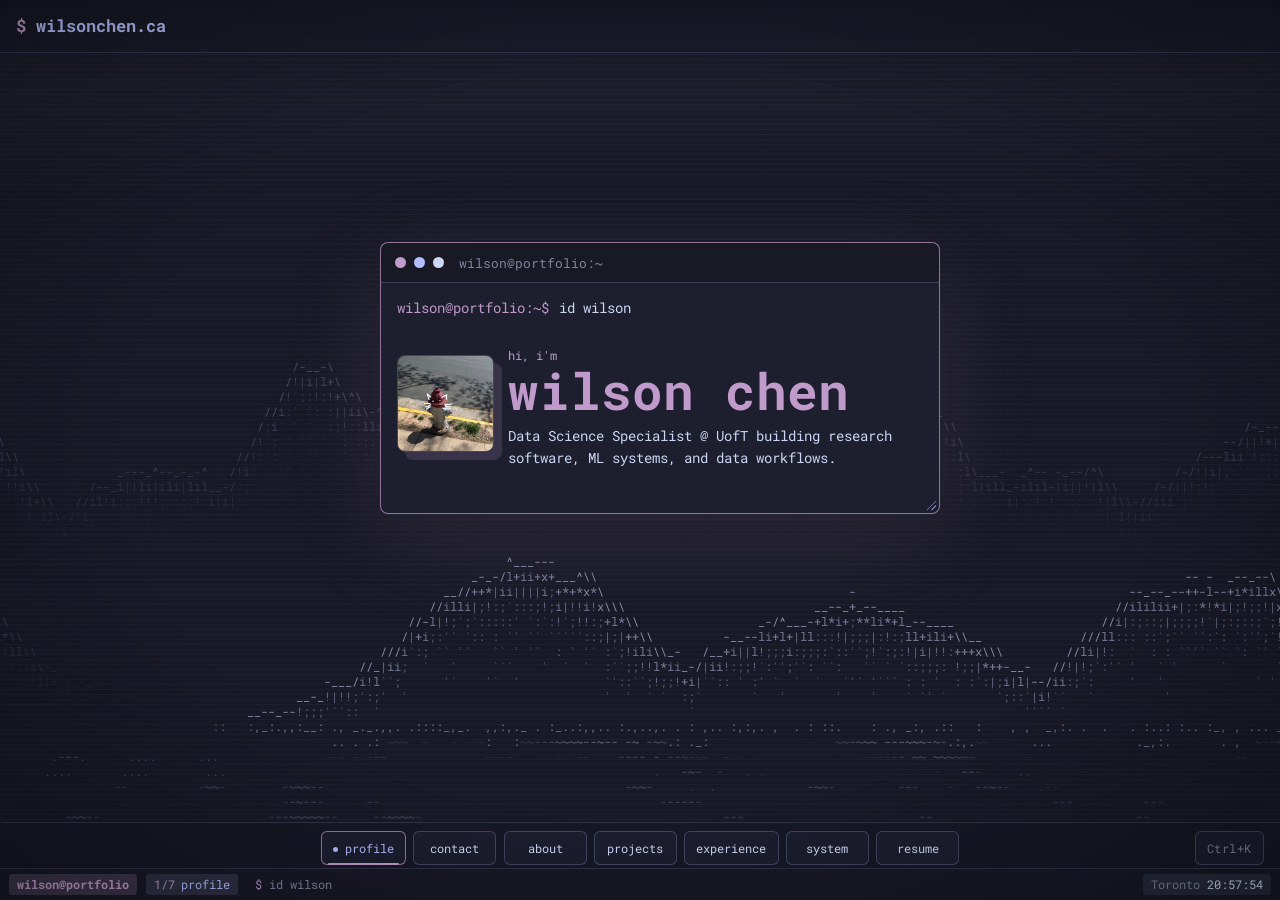
==== index.html @ 4a018630 "Updates" ====
<!doctype html>
<html lang="en">
	<head>
		<meta charset="utf-8" />
		<link rel="icon" href="./favicon-32x32.png" />
		<link rel="apple-touch-icon" href="./apple-touch-icon.png" />
		<link rel="preload" as="image" href="./images/profile2-sm.jpg" />
		<!-- In the document head, not svelte:head. Injected at navigation time it
		     loads async, so returning to the desktop painted an unstyled profile
		     image at natural size and the window resized around it. -->
		<link rel="stylesheet" href="./styles/homestyles.css" />
		<meta
			name="viewport"
			content="width=device-width, initial-scale=1, viewport-fit=cover"
		/>

		<meta name="theme-color" content="#181926" />


		<script type="application/ld+json">
			{
				"@context": "https://schema.org",
				"@type": "Person",
				"name": "Wilson Chen",
				"url": "https://www.wilsonchen.ca/",
				"image": "https://www.wilsonchen.ca/images/profile2.jpg",
				"jobTitle": "Data Science Specialist",
				"description": "Data Science Specialist building research software, ML systems, and data workflows.",
				"alumniOf": {
					"@type": "CollegeOrUniversity",
					"name": "University of Toronto"
				},
				"sameAs": [
					"https://www.github.com/wchen27",
					"https://www.linkedin.com/in/qi-wei-chen-4357a8259/"
				]
			}
		</script>

		
		<link href="./_app/immutable/assets/0.DNZxnNek.css" rel="stylesheet">
		<link href="./_app/immutable/assets/2.D-Y6uYAZ.css" rel="stylesheet">
		<link rel="modulepreload" href="./_app/immutable/entry/start.DcDeYhoV.js">
		<link rel="modulepreload" href="./_app/immutable/chunks/entry.d5I6n_H1.js">
		<link rel="modulepreload" href="./_app/immutable/chunks/index-client.8mo1o0-m.js">
		<link rel="modulepreload" href="./_app/immutable/entry/app.D9Lb6gTk.js">
		<link rel="modulepreload" href="./_app/immutable/chunks/disclose-version.Ctsj53eP.js">
		<link rel="modulepreload" href="./_app/immutable/chunks/this.Dbrrr3XD.js">
		<link rel="modulepreload" href="./_app/immutable/chunks/props.DyGwIKLB.js">
		<link rel="modulepreload" href="./_app/immutable/nodes/0.BYyDykN9.js">
		<link rel="modulepreload" href="./_app/immutable/chunks/legacy.BMhWufPT.js">
		<link rel="modulepreload" href="./_app/immutable/chunks/pageTransition.g315PCyq.js">
		<link rel="modulepreload" href="./_app/immutable/chunks/windowTargets.MwhmbP4_.js">
		<link rel="modulepreload" href="./_app/immutable/nodes/2.C2Wk3I8t.js">
		<link rel="modulepreload" href="./_app/immutable/chunks/each.CPjBBjLy.js"><!--[--><meta name="description" content="Data Science Specialist at the University of Toronto building research software, ML systems, and data workflows."> <meta name="author" content="Wilson Chen"> <link rel="canonical" href="https://www.wilsonchen.ca/"> <meta property="og:type" content="website"> <meta property="og:site_name" content="Wilson Chen"> <meta property="og:url" content="https://www.wilsonchen.ca/"> <meta property="og:title" content="Wilson Chen"> <meta property="og:description" content="Data Science Specialist at the University of Toronto building research software, ML systems, and data workflows."> <meta property="og:image" content="https://www.wilsonchen.ca/images/og.png"> <meta property="og:image:width" content="1200"> <meta property="og:image:height" content="630"> <meta property="og:image:alt" content="A terminal window reading: wilson@portfolio:~$ id wilson — wilson chen, Data Science Specialist"> <meta name="twitter:card" content="summary_large_image"> <meta name="twitter:title" content="Wilson Chen"> <meta name="twitter:description" content="Data Science Specialist at the University of Toronto building research software, ML systems, and data workflows."> <meta name="twitter:image" content="https://www.wilsonchen.ca/images/og.png"><!--]--><!--[--><link href="https://fonts.googleapis.com/css?family=Roboto Mono" rel="stylesheet"><!--]--><!--[--><link rel="preload" as="image" href="/images/profile2-sm.jpg" class="svelte-ukxb9t"><!--]--><title>Wilson Chen</title>
	</head>
	<body data-sveltekit-preload-data="hover">
		<div><!--[--><!--[--><!----><div class="safe-area-probe" aria-hidden="true"></div> <div class="site-shell svelte-or0e2x intro-active"><header class="svelte-1jcwmk7"><a href="#home" class="logo svelte-1jcwmk7">wilsonchen.ca</a></header><!----> <!----><!----><!--[!--><!--]--><!----> <!--[!--><!--]--><!----> <main id="home" class="terminal-page " aria-label="Wilson Chen terminal workspace"><div class="terminal-stage desktop-terminal-stage"><!--[--><!--]--></div> <!--[!--><!--]--> <canvas class="landscape-wallpaper " aria-hidden="true"></canvas><!----> <div class="vhs-overlay" aria-hidden="true"><div class="vhs-hum"></div></div><!----> <!--[!--><!--]--> <article class="print-sheet" aria-hidden="true"><header><h1>Wilson Chen</h1> <p class="print-tagline">Data Science Specialist @ UofT building research software, ML systems, and data workflows.</p> <p class="print-contact">me@wilsonchen.ca · www.wilsonchen.ca · <!--[--><!---->github.com/wchen27<!----> · linkedin.com/in/qi-wei-chen-4357a8259/<!--]--></p></header> <section><h2>About</h2> <!--[--><p>Data Science Specialist with a double major in Statistics and Computer Science at the University of Toronto. I like working where data, technology, and biology overlap.</p><p>Former competitive pianist. Currently playing League of Legends and TFT. Drives a Honda Civic. Likes honeydew milk tea with tapioca pearls.</p><!--]--> <p class="print-skills"><strong>Skills:</strong> Python, C++, R, SQL, Java, PyTorch, OpenCV, Svelte, Git</p></section> <section><h2>Experience</h2> <!--[--><div class="print-entry"><h3>MCN Researcher · HHMI Janelia</h3> <p>Designed the glass-aware camera calibration behind the lab's 3D pose pipeline, built the LSF harness that scaled inference to 165 seven-camera recordings, and shipped the reward and archival tooling the rig runs on.</p></div><div class="print-entry"><h3>Student Researcher · Kumar Lab, PMCRT</h3> <p>Built a whole slide image pipeline in the Genomics England Research Environment to extract cell composition and tissue features from H&amp;E slides, and automated tumor sequencing workflows for lineage tree reconstruction.</p></div><div class="print-entry"><h3>ML Project Lead · UTMIST / Lawbrokr</h3> <p>Led 7 developers building Justice AI with ETL pipelines, RAG models, Docker deployment, QA scripts, and tests.</p></div><div class="print-entry"><h3>Software Engineer · fable.social</h3> <p>Implemented study-circle matching, processed semantic responses with embeddings, and managed AWS-hosted student data.</p></div><div class="print-entry"><h3>Teaching Assistant · UofT Math</h3> <p>Led weekly tutorials for 30+ students and managed grading and course communication through Quercus and Crowdmark.</p></div><!--]--></section> <section><h2>Projects</h2> <!--[--><div class="print-entry"><h3>Behavior Rig Toolchain</h3> <p class="print-meta">C++, OpenCV, Python, LSF</p> <p>Six-camera 3D pose pipeline at HHMI Janelia. Designed the glass-aware calibration validated to 15 µm against a machined target, built the cluster harness that ran 165 recordings across ~40 TB of video, and contributed to the lab's moments-behavior tools.</p></div><div class="print-entry"><h3>CRISPRight</h3> <p class="print-meta">TensorFlow, Python</p> <p>Predictive CRISPR/Cas9 off-target pipeline using about 230k sequences, DNABERT embeddings, MLP models, and genetic search for sgRNA design.</p></div><div class="print-entry"><h3>Galvo Tracking Rig</h3> <p class="print-meta">YOLO, MuJoCo, Arduino</p> <p>A second rig that keeps a 135 mm lens on a moving insect. Three cameras run YOLO, their bounding-box centroids triangulate to a 3D point, and two pan-tilt mirrors steer a fourth camera onto it.</p></div><div class="print-entry"><h3>Pan-Cancer WSI Analysis</h3> <p class="print-meta">Python, PyTorch, LSF, Docker, AWS</p> <p>Whole slide image pipeline in the Genomics England Research Environment that extracts cell composition and tissue features from H&amp;E slides for pan-cancer analysis. Benchmarked tissue segmentation and nucleus classification models on runtime and slide-level agreement.</p></div><div class="print-entry"><h3>Tumor Evolution</h3> <p class="print-meta">Python, R, Battenberg, Bioconductor, LSF</p> <p>Automated extraction, transformation, and analysis of tumor sequencing data for reproducible workflows and lineage tree reconstruction.</p></div><!--]--></section></article></main><!----><!----> <footer aria-label="terminal status bar" class="svelte-1a6penl"><span class="segment session svelte-1a6penl">wilson@portfolio</span> <span class="segment window svelte-1a6penl"><span class="window-index svelte-1a6penl">1/7</span> <span class="window-label">profile</span></span> <span class="segment command svelte-1a6penl">id wilson</span> <span class="segment clock svelte-1a6penl"><span class="zone svelte-1a6penl">Toronto</span> <time></time></span></footer><!----></div> <!--[--><div class="intro-overlay svelte-ukxb9t " aria-label="opening terminal cutscene"><section class="intro-window svelte-ukxb9t " style="--target-x: 380px; --target-y: 190px; --target-width: 560px; --target-height: 272px;" aria-label="wilson profile terminal"><div class="intro-bar svelte-ukxb9t"><span class="svelte-ukxb9t"></span> <span class="svelte-ukxb9t"></span> <span class="svelte-ukxb9t"></span> <p class="svelte-ukxb9t">wilson@portfolio:~</p></div> <div class="intro-body svelte-ukxb9t"><div class="intro-content svelte-ukxb9t"><p class="prompt-line svelte-ukxb9t"><span class="prompt svelte-ukxb9t">wilson@portfolio:~$</span> <span class="typed-command svelte-ukxb9t"><!--[--><span class="cursor svelte-ukxb9t"></span><!--]--></span></p> <div class="intro-output svelte-ukxb9t output-pending" aria-hidden="true"><div class="profile-layout svelte-ukxb9t"><img src="/images/profile2-sm.jpg" alt="wilson chen" class="profile-picture svelte-ukxb9t" width="320" height="320"> <div class="svelte-ukxb9t"><p class="eyebrow svelte-ukxb9t">hi, i'm</p> <h1 class="svelte-ukxb9t">wilson chen</h1> <p class="svelte-ukxb9t">Data Science Specialist @ UofT building research
                                software, ML systems, and data workflows.</p></div></div></div></div></div></section> <!--[!--><!--]--></div><!--]--><!----><!--]--> <!--[!--><!--]--><!--]-->
			
			<script>
				{
					__sveltekit_qv3c0s = {
						base: new URL(".", location).pathname.slice(0, -1)
					};

					const element = document.currentScript.parentElement;

					Promise.all([
						import("./_app/immutable/entry/start.DcDeYhoV.js"),
						import("./_app/immutable/entry/app.D9Lb6gTk.js")
					]).then(([kit, app]) => {
						kit.start(app, element, {
							node_ids: [0, 2],
							data: [null,null],
							form: null,
							error: null
						});
					});
				}
			</script>
		</div>
	</body>
</html>
---- styles/homestyles.css ----
/* colors */
:root {
    --background-color: #181926;
    --secondary-color: #b4befe;
    --primary-color: #cdd6f4;
    --accent-color: #bf9aca;
    --indent-color: #1e2030;
    --muted-color: #7f849c;
    --terminal-border: rgba(180, 190, 254, 0.24);
    --terminal-glow: rgba(191, 154, 202, 0.2);
    --terminal-window-shadow: 0 18px 64px rgba(0, 0, 0, 0.28);
    --terminal-window-focus-shadow:
        0 18px 64px rgba(0, 0, 0, 0.28),
        0 24px 90px var(--terminal-glow);

    --safe-top: env(safe-area-inset-top, 0px);
    --safe-right: env(safe-area-inset-right, 0px);
    --safe-bottom: env(safe-area-inset-bottom, 0px);
    --safe-left: env(safe-area-inset-left, 0px);
}

/* env() cannot be read from JS directly, and custom properties holding env()
   are not reliably resolved to px by getComputedStyle. This zero-size probe
   turns them into real padding values the layout maths can read. */
.safe-area-probe {
    position: fixed;
    top: 0;
    left: 0;
    width: 0;
    height: 0;
    visibility: hidden;
    pointer-events: none;
    padding: var(--safe-top) var(--safe-right) var(--safe-bottom)
        var(--safe-left);
}

html {
    scroll-behavior: smooth;
    scrollbar-gutter: stable;
    background-color: var(--background-color);
}

/* The desktop never scrolls (everything on it is fixed), so a reserved
   gutter is just an empty strip down the right edge that fixed layers like
   the VHS filter can't paint into. */
html:has(.terminal-page) {
    scrollbar-gutter: auto;
}

body {
    margin: 0;
    font-family: "Roboto Mono", monospace;
    color: var(--primary-color);
    background:
        linear-gradient(rgba(180, 190, 254, 0.035) 1px, transparent 1px),
        linear-gradient(90deg, rgba(180, 190, 254, 0.035) 1px, transparent 1px),
        var(--background-color);
    background-size: 32px 32px;
}

body::before {
    position: fixed;
    inset: -6px 0 0;
    z-index: 0;
    pointer-events: none;
    content: "";
    background: repeating-linear-gradient(
        to bottom,
        rgba(205, 214, 244, 0.035),
        rgba(205, 214, 244, 0.035) 1px,
        transparent 1px,
        transparent 5px
    );
    mix-blend-mode: screen;
    animation: crt-drift 7s linear infinite;
}

/* Scrolling ASCII landscape drawn by LandscapeWallpaper. It sits under the
   scanlines and replaces the grid while it is mounted. */
.landscape-wallpaper {
    position: fixed;
    inset: 0;
    z-index: -1;
    display: block;
    width: 100vw;
    height: 100vh;
    pointer-events: none;
}

body:has(> .landscape-wallpaper) {
    background: none;
}

/* "new landscape": the picture drops out and comes back as somewhere else.
   The swap itself happens at the dark point, 170ms in. */
.landscape-wallpaper.landscape-swapping {
    animation: landscape-swap 440ms linear both;
}

@keyframes landscape-swap {
    0% {
        opacity: 1;
        filter: none;
    }
    12% {
        opacity: 0.55;
        filter: brightness(1.6) saturate(0);
    }
    38%,
    46% {
        opacity: 0;
    }
    100% {
        opacity: 1;
        filter: none;
    }
}

/* The scanline pattern repeats every 5px, so a 5px travel loops seamlessly. */
@keyframes crt-drift {
    from {
        transform: translateY(0);
    }
    to {
        transform: translateY(5px);
    }
}

a {
    color: inherit;
    text-decoration: none;
}

.terminal-page {
    position: relative;
    z-index: 1;
}

.terminal-stage {
    position: fixed;
    inset: calc(3.25rem + var(--safe-top)) var(--safe-right)
        calc(4.85rem + var(--safe-bottom)) var(--safe-left);
    z-index: 5;
    pointer-events: none;
}

.mobile-terminal-stage {
    display: none;
}

@media screen {
    html:has(.terminal-page),
    body:has(.terminal-page) {
        height: 100%;
        overflow: hidden;
        overscroll-behavior: none;
    }
}

.terminal-window {
    --window-opacity: 0.82;
    --window-scale: 0.98;
    position: absolute;
    display: flex;
    box-sizing: border-box;
    max-width: none;
    flex-direction: column;
    overflow: hidden;
    border: 1px solid var(--terminal-border);
    border-radius: 8px;
    background: rgba(30, 32, 48, 0.95);
    box-shadow: var(--terminal-window-shadow);
    cursor: grab;
    isolation: isolate;
    opacity: var(--window-opacity);
    transform: scale(var(--window-scale));
    transform-origin: center;
    transition:
        height 220ms ease,
        border-color 180ms ease,
        box-shadow 180ms ease,
        opacity 180ms ease,
        transform 180ms ease;
    pointer-events: auto;
}

.terminal-window:active {
    cursor: grabbing;
}

.focused-window {
    --window-opacity: 1;
    --window-scale: 1;
    border-color: rgba(191, 154, 202, 0.72);
    box-shadow: var(--terminal-window-focus-shadow);
}

.window-pop {
    animation: window-pop 420ms cubic-bezier(0.22, 1, 0.36, 1) backwards;
    animation-delay: var(--pop-delay, 0ms);
}

.terminal-bar {
    display: flex;
    align-items: center;
    gap: 0.5rem;
    min-height: 2.45rem;
    padding: 0 0.9rem;
    border-bottom: 1px solid var(--terminal-border);
    border-radius: 8px 8px 0 0;
    background: rgba(24, 25, 38, 0.96);
    user-select: none;
}

.terminal-bar span,
.window-dot {
    width: 0.68rem;
    height: 0.68rem;
    flex: 0 0 auto;
    border: 0;
    border-radius: 50%;
    background: var(--accent-color);
}

.window-dot {
    padding: 0;
    cursor: pointer;
    transition: background 140ms ease;
}

.window-minimize {
    background: var(--secondary-color);
}

.window-maximize {
    background: var(--primary-color);
}

.window-close:hover {
    background: #f38ba8;
}

.window-minimize:hover {
    background: #f9e2af;
}

.window-maximize:hover {
    background: #a6e3a1;
}

.window-dot:focus-visible {
    outline: 2px solid var(--secondary-color);
    outline-offset: 3px;
}

.terminal-window:focus-visible {
    outline: 2px solid var(--accent-color);
    outline-offset: 2px;
}

.minimized-window {
    display: none;
}

.maximized-window,
.maximized-window .terminal-bar {
    border-radius: 0;
}

.genie-out,
.genie-in,
.window-closing {
    transition: none;
    pointer-events: none;
}

.genie-out {
    animation: genie-out 260ms cubic-bezier(0.4, 0, 0.9, 0.4) forwards;
}

.genie-in {
    animation: genie-in 260ms cubic-bezier(0.1, 0.7, 0.3, 1) both;
}

.window-closing {
    animation: window-close 190ms cubic-bezier(0.4, 0, 1, 0.6) forwards;
}

/* The resting end of both genies is the window's own resting state, which is
   smaller and dimmer when it isn't focused - ending on scale(1) and full
   opacity made every unfocused window snap down as the animation let go. */
@keyframes genie-out {
    from {
        transform: translate(0, 0) scale(var(--window-scale));
        opacity: var(--window-opacity);
    }
    to {
        transform: translate(var(--genie-x), var(--genie-y))
            scale(var(--genie-sx), var(--genie-sy));
        opacity: 0;
    }
}

@keyframes genie-in {
    from {
        transform: translate(var(--genie-x), var(--genie-y))
            scale(var(--genie-sx), var(--genie-sy));
        opacity: 0;
    }
    to {
        transform: translate(0, 0) scale(var(--window-scale));
        opacity: var(--window-opacity);
    }
}

@keyframes window-close {
    to {
        opacity: 0;
        transform: scale(0.94) translateY(0.4rem);
    }
}

/* Only while the layout is being rearranged for the user - a permanent
   transition on left/top makes dragging lag behind the pointer. */
.layout-shifting {
    transition:
        left 300ms cubic-bezier(0.22, 1, 0.36, 1),
        top 300ms cubic-bezier(0.22, 1, 0.36, 1),
        width 300ms cubic-bezier(0.22, 1, 0.36, 1),
        height 300ms cubic-bezier(0.22, 1, 0.36, 1),
        border-color 180ms ease,
        box-shadow 180ms ease,
        opacity 180ms ease,
        transform 180ms ease;
}

/* The base rule eases height over 220ms, which makes a window being resized
   visibly trail the pointer. Drop every transition while interacting. */
.terminal-window.interacting {
    transition: none;
    will-change: left, top, width, height;
}

.resize-handle {
    position: absolute;
    z-index: 2;
    touch-action: none;
}

.resize-e {
    top: 0;
    right: 0;
    width: 7px;
    height: 100%;
    cursor: ew-resize;
}

.resize-s {
    bottom: 0;
    left: 0;
    width: 100%;
    height: 7px;
    cursor: ns-resize;
}

.resize-se {
    right: 0;
    bottom: 0;
    width: 16px;
    height: 16px;
    cursor: nwse-resize;
}

.resize-se::after {
    position: absolute;
    right: 3px;
    bottom: 3px;
    width: 9px;
    height: 9px;
    content: "";
    opacity: 0;
    background:
        linear-gradient(
            135deg,
            transparent 0 45%,
            rgba(180, 190, 254, 0.55) 45% 55%,
            transparent 55%
        ),
        linear-gradient(
            135deg,
            transparent 0 70%,
            rgba(180, 190, 254, 0.55) 70% 80%,
            transparent 80%
        );
    transition: opacity 160ms ease;
}

.focused-window .resize-se::after {
    opacity: 1;
}

.terminal-bar span:nth-child(2) {
    background: var(--secondary-color);
}

.terminal-bar span:nth-child(3) {
    background: var(--primary-color);
}

.terminal-bar p {
    margin: 0 0 0 0.45rem;
    overflow: hidden;
    color: var(--muted-color);
    font-size: 0.82rem;
    text-overflow: ellipsis;
    white-space: nowrap;
}

.terminal-body {
    flex: 1;
    overflow: auto;
    padding: 1rem;
    cursor: grab;
    scrollbar-width: thin;
    scrollbar-color: rgba(180, 190, 254, 0.42) transparent;
}

.terminal-window.settling .terminal-body {
    overflow: hidden;
}

.prompt-line {
    display: flex;
    flex-wrap: wrap;
    gap: 0.6rem;
    min-height: 1.45rem;
    margin-bottom: 0.9rem;
    color: var(--primary-color);
    font-size: 0.86rem;
    line-height: 1.45;
}

.prompt {
    color: var(--accent-color);
}

.window-output {
    animation: output-panel 220ms ease-out both;
}

/* The intro already revealed this content. Its destination must be fully
   settled before the atomic handoff instead of replaying the panel entrance. */
.static-output .window-output,
.static-output .mobile-window-output {
    animation: none;
}

.window-output p {
    margin: 0.55rem 0 0;
    color: var(--primary-color);
    font-size: 0.9rem;
    line-height: 1.55;
    overflow-wrap: anywhere;
}

.eyebrow,
.tree-root,
.meta,
.branch {
    color: var(--accent-color) !important;
    font-size: 0.78rem !important;
}

h1,
h2 {
    margin: 0;
    color: var(--secondary-color);
    letter-spacing: 0;
}

h1 {
    color: var(--accent-color);
    font-size: clamp(2rem, 4vw, 3.8rem);
    line-height: 1;
}

h2 {
    font-size: 1rem;
    line-height: 1.35;
}

.profile-layout {
    display: grid;
    grid-template-columns: clamp(5.5rem, 18%, 8rem) minmax(0, 1fr);
    gap: 1rem;
    align-items: center;
}

.profile-picture {
    width: min(100%, 8rem);
    /* the img width/height attributes reserve space before decode, but their
       presentational hint would otherwise set a literal pixel height here */
    height: auto;
    aspect-ratio: 1;
    border: 1px solid var(--terminal-border);
    border-radius: 8px;
    object-fit: cover;
    box-shadow: 0.5rem 0.5rem 0 rgba(191, 154, 202, 0.16);
}

.terminal-links,
.skill-grid {
    display: flex;
    flex-wrap: wrap;
    gap: 0.55rem;
    margin-top: 1rem;
}

.terminal-links a,
.skill-grid span {
    border: 1px solid var(--terminal-border);
    border-radius: 6px;
    padding: 0.45rem 0.62rem;
    background: rgba(24, 25, 38, 0.78);
    color: var(--secondary-color);
    font-size: 0.8rem;
    cursor: pointer;
}

.terminal-links a::before {
    content: "./";
    color: var(--accent-color);
}

.terminal-links a:hover {
    color: var(--accent-color);
    border-color: rgba(191, 154, 202, 0.6);
}

.project-grid,
.git-log {
    display: grid;
    gap: 0.65rem;
    margin-top: 0.75rem;
}

.project-grid {
    grid-template-columns: 1fr;
}

.project-grid article,
.git-log article {
    border-left: 3px solid rgba(191, 154, 202, 0.7);
    border-radius: 0 6px 6px 0;
    padding: 0.65rem 0.75rem;
    background: rgba(24, 25, 38, 0.66);
}

.project-grid p,
.git-log p {
    font-size: 0.82rem;
}

.commit-hash {
    color: var(--secondary-color);
}

.branch {
    margin: 0 0.45rem;
}

.commit-body {
    margin-left: 1.15rem !important;
    color: var(--muted-color) !important;
}

.neofetch {
    display: grid;
    grid-template-columns: auto minmax(0, 1fr);
    gap: 1.15rem;
    align-items: start;
    margin-top: 0.4rem;
}

.neofetch-art {
    margin: 0;
    color: var(--accent-color);
    font-family: inherit;
    font-size: 0.72rem;
    line-height: 1.15;
    white-space: pre;
}

.neofetch-info p {
    margin: 0;
    font-size: 0.8rem;
    line-height: 1.5;
}

/* .branch is styled for the git log; neofetch prints user@host as one word */
.neofetch-title .branch {
    margin: 0;
    font-size: inherit !important;
}

.neofetch-rule {
    color: var(--muted-color);
}

.neofetch-key {
    color: var(--secondary-color);
}

.neofetch-palette {
    display: flex;
    gap: 0.22rem;
    margin-top: 0.65rem;
}

.neofetch-palette span {
    width: 1.1rem;
    height: 0.7rem;
    border-radius: 2px;
}

.copy-email,
.compose-toggle,
.compose-send {
    border: 1px solid var(--terminal-border);
    border-radius: 6px;
    padding: 0.2rem 0.45rem;
    background: rgba(24, 25, 38, 0.78);
    color: var(--secondary-color);
    font: inherit;
    font-size: 0.78rem;
    cursor: pointer;
}

.copy-email:hover,
.compose-toggle:hover,
.compose-send:hover,
.copy-email:focus-visible,
.compose-toggle:focus-visible,
.compose-send:focus-visible {
    border-color: rgba(191, 154, 202, 0.6);
    color: var(--accent-color);
}

.copy-state {
    color: var(--muted-color);
    font-size: 0.68rem;
}

.copy-email:hover .copy-state {
    color: var(--accent-color);
}

.compose-toggle,
.compose-send {
    padding: 0.45rem 0.62rem;
    font-size: 0.8rem;
}

.compose-form {
    display: grid;
    gap: 0.55rem;
    margin-top: 0.85rem;
    border-top: 1px dashed rgba(180, 190, 254, 0.24);
    padding-top: 0.85rem;
}

.compose-form label {
    display: grid;
    gap: 0.25rem;
}

.compose-form label span {
    color: var(--accent-color);
    font-size: 0.72rem;
}

.compose-form input,
.compose-form textarea {
    width: 100%;
    box-sizing: border-box;
    border: 1px solid var(--terminal-border);
    border-radius: 6px;
    padding: 0.4rem 0.5rem;
    background: rgba(24, 25, 38, 0.78);
    color: var(--primary-color);
    font: inherit;
    font-size: 0.8rem;
    resize: vertical;
}

/* iOS Safari force-zooms the viewport when a focused field is under 16px,
   and never zooms back out. Touch devices get exactly 16px. */
@media (pointer: coarse) {
    .compose-form input,
    .compose-form textarea {
        font-size: 16px;
    }
}

.compose-form input:focus,
.compose-form textarea:focus {
    border-color: rgba(191, 154, 202, 0.72);
    outline: none;
}

.compose-send {
    justify-self: start;
}

.resume-doc {
    display: grid;
    gap: 1.15rem;
    margin-top: 0.5rem;
}

.resume-head {
    border-left: 3px solid rgba(191, 154, 202, 0.7);
    border-radius: 0 6px 6px 0;
    padding: 0.6rem 0.8rem;
    background: rgba(24, 25, 38, 0.66);
}

.resume-doc p {
    margin: 0;
}

.resume-name {
    color: var(--accent-color);
    font-size: 1.15rem !important;
    line-height: 1.2;
}

.resume-role {
    margin-top: 0.3rem !important;
    color: var(--primary-color);
    font-size: 0.8rem !important;
}

.resume-contact {
    display: flex;
    flex-wrap: wrap;
    gap: 0.4rem;
    margin-top: 0.5rem !important;
    color: var(--muted-color);
    font-size: 0.74rem !important;
}

.resume-contact a {
    color: var(--secondary-color);
}

.resume-contact a:hover {
    color: var(--accent-color);
    text-decoration: underline;
}

.resume-section {
    display: grid;
    gap: 0.55rem;
}

/* "## section ------------" - a shell-style heading with a rule running out
   to the edge of the window. */
.resume-heading {
    display: flex;
    gap: 0.6rem;
    align-items: center;
    margin: 0;
    color: var(--accent-color);
    font-size: 0.78rem;
    text-transform: lowercase;
    letter-spacing: 0.08em;
}

.resume-heading span::before {
    content: "## ";
    color: var(--secondary-color);
}

.resume-heading::after {
    flex: 1;
    height: 1px;
    content: "";
    background: repeating-linear-gradient(
        to right,
        rgba(180, 190, 254, 0.32) 0 4px,
        transparent 4px 8px
    );
}

.resume-entry {
    display: grid;
    gap: 0.15rem;
}

.resume-line {
    display: flex;
    gap: 0.5rem;
    align-items: baseline;
    font-size: 0.82rem !important;
}

.resume-title {
    color: var(--primary-color);
}

/* dotted leader, the way a plaintext resume lines up its columns */
.resume-leader {
    min-width: 1.5rem;
    flex: 1 1 auto;
    align-self: center;
    height: 1px;
    background: repeating-linear-gradient(
        to right,
        rgba(127, 132, 156, 0.55) 0 2px,
        transparent 2px 6px
    );
}

.resume-org {
    flex: 0 0 auto;
    color: var(--secondary-color);
    font-size: 0.78rem;
    text-align: right;
}

.resume-detail {
    color: var(--muted-color) !important;
    font-size: 0.78rem !important;
    line-height: 1.5;
}

.resume-actions {
    margin-top: 0.25rem;
}

.print-sheet {
    display: none;
}

.contact-output {
    display: grid;
    gap: 1rem;
}

.ping-lines {
    display: grid;
    gap: 0.1rem;
}

.ping-lines p,
.mail-command p {
    margin: 0;
    font-size: 0.82rem;
}

.mail-command {
    border-top: 1px dashed rgba(180, 190, 254, 0.24);
    padding-top: 0.75rem;
}

.desktop-taskbar {
    position: fixed;
    right: 0;
    bottom: calc(1.72rem + var(--safe-bottom));
    left: 0;
    z-index: 999;
    display: flex;
    gap: 0.45rem;
    align-items: center;
    justify-content: center;
    min-height: 2.9rem;
    padding: 0.45rem 1rem;
    box-sizing: border-box;
    border-top: 1px solid rgba(180, 190, 254, 0.16);
    background: rgba(24, 25, 38, 0.9);
    backdrop-filter: blur(12px);
    animation: taskbar-enter 560ms cubic-bezier(0.22, 1, 0.36, 1) 160ms both;
}

.desktop-taskbar button {
    position: relative;
    min-width: 5.2rem;
    border: 1px solid var(--terminal-border);
    border-radius: 6px;
    padding: 0.52rem 0.7rem;
    background: rgba(30, 32, 48, 0.96);
    color: var(--primary-color);
    font: inherit;
    font-size: 0.78rem;
    cursor: pointer;
}

.desktop-taskbar button:hover,
.desktop-taskbar button:focus-visible,
.desktop-taskbar .active-taskbar-item {
    border-color: rgba(191, 154, 202, 0.72);
    color: var(--secondary-color);
}

/* The underline is a transition rather than a keyframe animation, so clicking
   a button whose line is already drawn (by hovering it) doesn't replay it. */
.desktop-taskbar button::after {
    position: absolute;
    right: 6px;
    bottom: -1px;
    left: 6px;
    height: 2px;
    border-radius: 2px;
    content: "";
    background: var(--accent-color);
    transform: scaleX(0);
    transition: transform 240ms cubic-bezier(0.22, 1, 0.36, 1);
}

.desktop-taskbar button:hover::after,
.desktop-taskbar button:focus-visible::after,
.desktop-taskbar .active-taskbar-item::after {
    transform: scaleX(1);
}

.desktop-taskbar .open-taskbar-item::before,
.desktop-taskbar .minimized-taskbar-item::before {
    display: inline-block;
    width: 0.35rem;
    height: 0.35rem;
    margin-right: 0.4rem;
    border-radius: 50%;
    content: "";
    vertical-align: middle;
    background: var(--secondary-color);
}

.desktop-taskbar .minimized-taskbar-item {
    color: var(--muted-color);
}

.desktop-taskbar .minimized-taskbar-item::before {
    background: var(--muted-color);
}

/* Opening: the label flickers on like a warming tube while the dot grows in,
   widening the button. Restoring a minimized window plays it too. */
.desktop-taskbar .open-taskbar-item::before {
    animation: taskbar-dot-in 420ms cubic-bezier(0.22, 1, 0.36, 1) both;
}

.desktop-taskbar .open-taskbar-item .taskbar-label {
    animation:
        taskbar-crt-on 600ms steps(1, end) both,
        taskbar-crt-glow 600ms ease-out both;
}

/* Closing: only the dot shrinks out, narrowing the button back down. It is a
   touch shorter than the window's 190ms close so it has finished by the time
   the window is removed and the dot goes with it. */
.desktop-taskbar .closing-taskbar-item::before {
    animation: taskbar-dot-out 170ms cubic-bezier(0.4, 0, 1, 0.6) forwards;
}

.desktop-taskbar .closing-taskbar-item::after {
    transform: scaleX(0);
}

/* Taken out of flow so the five window buttons stay centred in the bar
   rather than being pushed left by this one. */
.desktop-taskbar .taskbar-palette {
    position: absolute;
    right: 1rem;
    min-width: 0;
    color: var(--muted-color);
    letter-spacing: 0.04em;
}

/* CRT tube look, drawn by VhsOverlay: a vignette and a slow hum bar over the
   scanlines, with text left untouched. Desktop only: on phones the window
   fills the screen, so the vignette would darken its edges. */
.vhs-overlay {
    display: none;
}

@media screen and (min-width: 761px) {
    .vhs-overlay {
        position: fixed;
        inset: 0;
        z-index: 1600;
        display: block;
        overflow: hidden;
        pointer-events: none;
        background: radial-gradient(
            ellipse at center,
            transparent 58%,
            rgba(0, 0, 0, 0.3) 100%
        );
    }
}

/* mains hum: a faint brighter band rolling slowly up the picture */
.vhs-hum {
    position: absolute;
    right: 0;
    left: 0;
    height: 22vh;
    background: linear-gradient(
        to bottom,
        transparent,
        rgba(205, 214, 244, 0.025) 50%,
        transparent
    );
    animation: vhs-hum 14s linear infinite;
}

@keyframes vhs-hum {
    from {
        transform: translateY(110vh);
    }
    to {
        transform: translateY(-25vh);
    }
}

.bee-stripe {
    color: #f9e2af;
}

.bee-body {
    color: var(--muted-color);
}

.bee-wing {
    color: var(--secondary-color);
}

@media (max-width: 940px) {
    .desktop-taskbar .taskbar-palette {
        display: none;
    }
}

@keyframes output-panel {
    from {
        opacity: 0;
        transform: translateY(0.4rem);
    }
    to {
        opacity: 1;
        transform: translateY(0);
    }
}

@keyframes window-pop {
    0% {
        opacity: 0;
        transform: translateY(1.25rem) scale(0.9);
    }
    60% {
        opacity: 1;
        transform: translateY(-0.15rem) scale(1.015);
    }
    100% {
        opacity: var(--window-opacity);
        transform: scale(var(--window-scale));
    }
}

@keyframes taskbar-dot-in {
    0% {
        width: 0;
        margin-right: 0;
        transform: scale(0);
    }
    50% {
        width: 0.35rem;
        margin-right: 0.4rem;
        transform: scale(1.5);
        box-shadow: 0 0 8px 2px rgba(180, 190, 254, 0.6);
    }
    100% {
        width: 0.35rem;
        margin-right: 0.4rem;
        transform: scale(1);
        box-shadow: 0 0 0 0 rgba(180, 190, 254, 0);
    }
}

@keyframes taskbar-dot-out {
    to {
        width: 0;
        margin-right: 0;
        opacity: 0;
        transform: scale(0);
    }
}

@keyframes taskbar-crt-on {
    0% {
        opacity: 0.15;
    }
    12% {
        opacity: 1;
    }
    20% {
        opacity: 0.3;
    }
    30% {
        opacity: 1;
    }
    38% {
        opacity: 0.6;
    }
    46%,
    100% {
        opacity: 1;
    }
}

@keyframes taskbar-crt-glow {
    0% {
        text-shadow: 0 0 0 transparent;
    }
    30% {
        text-shadow: 0 0 8px rgba(180, 190, 254, 0.9);
    }
    100% {
        text-shadow: 0 0 0 transparent;
    }
}

@keyframes taskbar-enter {
    from {
        opacity: 0;
        transform: translateY(100%);
    }
    to {
        opacity: 1;
        transform: translateY(0);
    }
}

@media (max-width: 620px) {
    .resume-line {
        flex-wrap: wrap;
    }

    .resume-leader {
        display: none;
    }

    .resume-org {
        text-align: left;
    }
}

@media (max-width: 760px) {
    .desktop-terminal-stage {
        display: none;
    }

    .desktop-taskbar {
        display: none;
    }

    .mobile-terminal-stage {
        position: fixed;
        inset: calc(3.65rem + var(--safe-top)) calc(0.75rem + var(--safe-right))
            calc(2.55rem + var(--safe-bottom)) calc(0.75rem + var(--safe-left));
        z-index: 5;
        display: flex;
        flex-direction: column;
        justify-content: center;
        align-items: stretch;
        pointer-events: auto;
        touch-action: pan-y;
    }

    .mobile-terminal-window {
        flex: 0 1 auto;
        touch-action: pan-y;
        position: relative;
        left: auto !important;
        top: auto !important;
        width: 100% !important;
        max-height: calc(100dvh - 7rem - var(--safe-top) - var(--safe-bottom));
        overflow: hidden;
        cursor: default;
        opacity: 1;
        transform: none;
        transition:
            height 280ms cubic-bezier(0.22, 1, 0.36, 1),
            border-color 180ms ease,
            box-shadow 180ms ease,
            opacity 180ms ease,
            transform 180ms ease;
        pointer-events: auto;
    }

    .mobile-terminal-window .terminal-body {
        flex: 0 1 auto;
        min-height: 0;
        overscroll-behavior-y: contain;
        overflow: auto;
        max-height: calc(
            100dvh - 9.5rem - var(--safe-top) - var(--safe-bottom)
        );
        cursor: default;
        scrollbar-width: thin;
        scrollbar-color: rgba(180, 190, 254, 0.42) transparent;
    }

    .mobile-window-output {
        animation: mobile-output-panel 260ms ease-out both;
    }

    .mobile-window-output.slide-from-right {
        animation: slide-from-right 280ms cubic-bezier(0.22, 1, 0.36, 1) both;
    }

    .mobile-window-output.slide-from-left {
        animation: slide-from-left 280ms cubic-bezier(0.22, 1, 0.36, 1) both;
    }

    .mobile-swipe-hint {
        position: absolute;
        bottom: 0.65rem;
        left: 0;
        right: 0;
        margin: 0;
        display: flex;
        align-items: center;
        justify-content: center;
        gap: 9px;
        color: var(--muted-color);
        font-size: 10.5px;
        letter-spacing: 0.16em;
        pointer-events: none;
        transition: opacity 450ms ease, transform 450ms ease;
    }

    .mobile-swipe-hint span {
        color: var(--accent-color);
        font-size: 15px;
    }

    .mobile-swipe-hint.gone {
        opacity: 0;
        transform: translateY(-5px);
    }
}

@media (prefers-reduced-motion: reduce) {
    .mobile-swipe-hint {
        transition: none;
    }
}

@keyframes slide-from-right {
    from {
        opacity: 0;
        transform: translateX(1.6rem);
    }
    to {
        opacity: 1;
        transform: translateX(0);
    }
}

@keyframes slide-from-left {
    from {
        opacity: 0;
        transform: translateX(-1.6rem);
    }
    to {
        opacity: 1;
        transform: translateX(0);
    }
}

@media (max-width: 560px) {
    .mobile-terminal-stage {
        inset: calc(3.55rem + var(--safe-top)) calc(0.65rem + var(--safe-right))
            calc(2.45rem + var(--safe-bottom)) calc(0.65rem + var(--safe-left));
    }

    .profile-layout,
    .neofetch {
        grid-template-columns: 1fr;
    }

    .profile-picture {
        width: 5.5rem;
    }

    .terminal-bar p,
    .prompt-line,
    .window-output p {
        font-size: 0.76rem;
    }
}

@keyframes mobile-output-panel {
    from {
        opacity: 0;
        transform: translateY(0.55rem) scale(0.99);
    }
    to {
        opacity: 1;
        transform: translateY(0) scale(1);
    }
}

@media (prefers-reduced-motion: reduce) {
    html {
        scroll-behavior: auto;
    }

    body::before,
    .terminal-window,
    .window-pop,
    .window-output,
    .mobile-window-output,
    .mobile-window-output.slide-from-right,
    .mobile-window-output.slide-from-left,
    .genie-out,
    .genie-in,
    .window-closing,
    .desktop-taskbar,
    .desktop-taskbar button,
    .desktop-taskbar button::before,
    .desktop-taskbar button::after,
    .desktop-taskbar .taskbar-label,
    .cursor {
        animation: none !important;
        transition: none !important;
    }

    .vhs-hum {
        display: none;
    }
}

/* The windows only render content while they are open, so printing renders a
   dedicated sheet built from the same data instead. */
@media print {
    html,
    body {
        background: #fff;
        color: #111;
    }

    body::before,
    .terminal-page > .terminal-stage,
    .mobile-terminal-stage,
    .desktop-taskbar,
    .section,
    header,
    footer {
        display: none !important;
    }

    .print-sheet {
        display: block;
        max-width: 42rem;
        margin: 0 auto;
        padding: 0;
        color: #111;
        font-family: "Helvetica Neue", Arial, sans-serif;
        font-size: 10.5pt;
        line-height: 1.45;
    }

    .print-sheet h1 {
        margin: 0 0 0.15rem;
        color: #111;
        font-size: 20pt;
        letter-spacing: 0;
    }

    .print-sheet h2 {
        margin: 1.1rem 0 0.35rem;
        border-bottom: 1px solid #bbb;
        padding-bottom: 0.15rem;
        color: #111;
        font-size: 11pt;
        text-transform: uppercase;
        letter-spacing: 0.06em;
    }

    .print-sheet h3 {
        margin: 0.55rem 0 0.1rem;
        font-size: 10.5pt;
    }

    .print-sheet p {
        margin: 0 0 0.3rem;
        color: #111;
    }

    .print-tagline {
        font-size: 11pt;
    }

    .print-contact,
    .print-meta {
        color: #555 !important;
        font-size: 9pt !important;
    }

    .print-entry {
        margin-bottom: 0.5rem;
        page-break-inside: avoid;
    }
}

/* inline prose link, e.g. the janelia writeup in about.md */
.inline-link {
    color: var(--secondary-color);
    text-decoration: none;
    border-bottom: 1px dashed rgba(180, 190, 254, 0.45);
    white-space: nowrap;
    transition:
        color 0.15s ease,
        border-color 0.15s ease;
}
.inline-link::before {
    content: "→ ";
    color: var(--accent-color);
}
.inline-link:hover,
.inline-link:focus-visible {
    color: var(--accent-color);
    border-bottom-color: var(--accent-color);
}
.project-grid h2 a {
    color: inherit;
    text-decoration: none;
    border-bottom: 1px solid rgba(191, 154, 202, 0.45);
}
.project-grid h2 a:hover {
    color: var(--accent-color);
    border-bottom-color: var(--accent-color);
}

/* leaving for another route without a taskbar to minimize into */
.terminal-page.departing {
    animation: depart-fade 200ms ease forwards;
    pointer-events: none;
}
@keyframes depart-fade {
    to {
        opacity: 0;
        transform: scale(0.99);
    }
}
@media (prefers-reduced-motion: reduce) {
    .terminal-page.departing {
        animation: none;
        opacity: 0;
    }
}
---- _app/immutable/assets/0.DNZxnNek.css ----
:root{--background-color: #181926;--secondary-color: #b4befe;--accent-color: #bf9aca}header.svelte-1jcwmk7{position:fixed;top:0;left:0;right:0;z-index:1000;border-bottom:1px solid rgba(180,190,254,.16);padding:calc(.9rem + env(safe-area-inset-top,0px)) calc(1rem + env(safe-area-inset-right,0px)) .9rem calc(1rem + env(safe-area-inset-left,0px));background-color:#181926e6;-webkit-backdrop-filter:blur(12px);backdrop-filter:blur(12px)}.logo.svelte-1jcwmk7{color:var(--secondary-color);font-family:Roboto Mono,monospace;font-size:1.05rem;font-weight:700;text-decoration:none}.logo.svelte-1jcwmk7:before{content:"$ ";color:var(--accent-color)}:root{--background-color: #181926;--secondary-color: #b4befe;--primary-color: #cdd6f4;--accent-color: #bf9aca;--muted-color: #7f849c}footer.svelte-1a6penl{position:fixed;right:0;bottom:0;left:0;z-index:1000;display:flex;width:100%;gap:.55rem;align-items:center;box-sizing:border-box;overflow:hidden;border-top:1px solid rgba(180,190,254,.16);padding:.3rem calc(.55rem + env(safe-area-inset-right,0px)) calc(.3rem + env(safe-area-inset-bottom,0px)) calc(.55rem + env(safe-area-inset-left,0px));background-color:#181926eb;color:var(--primary-color);font-family:Roboto Mono,monospace;font-size:.72rem;white-space:nowrap;-webkit-backdrop-filter:blur(12px);backdrop-filter:blur(12px)}.segment.svelte-1a6penl{border-radius:3px;padding:.2rem .5rem}.session.svelte-1a6penl{flex:0 0 auto;background:#bf9aca38;color:var(--accent-color);font-weight:700}.window.svelte-1a6penl{display:flex;flex:0 0 auto;gap:.4rem;background:#b4befe24;color:var(--secondary-color)}.window-index.svelte-1a6penl{color:var(--accent-color)}.command.svelte-1a6penl{flex:1 1 auto;min-width:0;overflow:hidden;color:var(--muted-color);text-overflow:ellipsis}.command.svelte-1a6penl:before{content:"$ ";color:var(--accent-color)}.clock.svelte-1a6penl{display:flex;flex:0 0 auto;gap:.45rem;background:#b4befe1a;color:var(--primary-color)}.zone.svelte-1a6penl{color:var(--muted-color)}@media (max-width: 640px){.command.svelte-1a6penl,.zone.svelte-1a6penl{display:none}.session.svelte-1a6penl{flex:1 1 auto;overflow:hidden;text-overflow:ellipsis}}html,body{margin:0;background:#181926}html{scrollbar-gutter:stable}:root{--background-color: #181926;--secondary-color: #b4befe;--primary-color: #cdd6f4;--accent-color: #bf9aca;--indent-color: #1e2030;--muted-color: #7f849c;--terminal-border: rgba(180, 190, 254, .24);--terminal-glow: rgba(191, 154, 202, .2);--terminal-window-shadow: 0 18px 64px rgba(0, 0, 0, .28);--terminal-window-focus-shadow: 0 18px 64px rgba(0, 0, 0, .28), 0 24px 90px var(--terminal-glow)}.intro-overlay.svelte-ukxb9t{position:fixed;top:0;right:0;bottom:0;left:0;z-index:2000;display:grid;place-items:center;overflow:hidden;font-family:Roboto Mono,monospace;pointer-events:auto}.intro-overlay.svelte-ukxb9t:before{position:absolute;top:0;right:0;bottom:0;left:0;content:"";background:repeating-linear-gradient(to bottom,rgba(205,214,244,.035),rgba(205,214,244,.035) 1px,transparent 1px,transparent 5px),linear-gradient(rgba(180,190,254,.035) 1px,transparent 1px),linear-gradient(90deg,rgba(180,190,254,.035) 1px,transparent 1px),var(--background-color);background-size:auto,32px 32px,32px 32px,auto}.intro-overlay.zooming.svelte-ukxb9t:before{animation:svelte-ukxb9t-overlay-reveal .98s cubic-bezier(.22,1,.36,1) both}.intro-window.svelte-ukxb9t{position:fixed;top:0;right:auto;bottom:auto;left:0;z-index:1;display:flex;width:100vw;height:100dvh;box-sizing:border-box;flex-direction:column;overflow:hidden;border:1px solid var(--terminal-border);border-radius:0;background:#1e2030f2;box-shadow:var(--terminal-window-shadow);color:var(--primary-color);opacity:1;transform-origin:center;will-change:top,left,width,height,border-radius}.intro-window.zooming.svelte-ukxb9t{animation:svelte-ukxb9t-terminal-zoom-out .98s cubic-bezier(.22,1,.36,1) both;border-color:#bf9acab8;box-shadow:var(--terminal-window-focus-shadow)}.intro-content.svelte-ukxb9t{width:min(calc(var(--target-width) - 2rem - 2px),100%)}.intro-bar.svelte-ukxb9t{display:flex;align-items:center;gap:.5rem;min-height:2.45rem;padding:0 .9rem;border-bottom:1px solid var(--terminal-border);background:#181926f5;-webkit-user-select:none;user-select:none}.intro-bar.svelte-ukxb9t span:where(.svelte-ukxb9t){width:.68rem;height:.68rem;flex:0 0 auto;border-radius:50%;background:var(--accent-color)}.intro-bar.svelte-ukxb9t span:where(.svelte-ukxb9t):nth-child(2){background:var(--secondary-color)}.intro-bar.svelte-ukxb9t span:where(.svelte-ukxb9t):nth-child(3){background:var(--primary-color)}.intro-bar.svelte-ukxb9t p:where(.svelte-ukxb9t){margin:0 0 0 .45rem;overflow:hidden;color:var(--muted-color);font-size:.82rem;text-overflow:ellipsis;white-space:nowrap}.intro-body.svelte-ukxb9t{flex:1;overflow:auto;padding:1rem}.prompt-line.svelte-ukxb9t{display:flex;flex-wrap:wrap;gap:.6rem;min-height:1.45rem;margin:0 0 .9rem;color:var(--primary-color);font-size:.86rem;line-height:1.45}.prompt.svelte-ukxb9t{color:var(--accent-color)}.typed-command.svelte-ukxb9t{display:inline}.intro-output.svelte-ukxb9t{margin:0;color:var(--primary-color);font-size:.9rem;line-height:1.55;animation:svelte-ukxb9t-output-panel .22s ease-out both}.intro-output.output-pending.svelte-ukxb9t{visibility:hidden;animation:none}.profile-layout.svelte-ukxb9t{display:grid;grid-template-columns:clamp(5.5rem,18%,8rem) minmax(0,1fr);gap:1rem;align-items:center;max-width:52rem}.profile-picture.svelte-ukxb9t{width:min(100%,8rem);height:auto;aspect-ratio:1;border:1px solid var(--terminal-border);border-radius:8px;object-fit:cover;box-shadow:.5rem .5rem #bf9aca29}.eyebrow.svelte-ukxb9t{margin:.55rem 0 0;color:var(--accent-color);font-size:.78rem}h1.svelte-ukxb9t{margin:0;color:var(--accent-color);font-size:clamp(2rem,4vw,3.8rem);line-height:1;letter-spacing:0}.profile-layout.svelte-ukxb9t p:where(.svelte-ukxb9t){margin:.55rem 0 0;color:var(--primary-color);line-height:1.55;overflow-wrap:anywhere}.cursor.svelte-ukxb9t{display:inline-block;width:.58em;height:1.05em;margin-left:.12rem;box-shadow:0 0 8px #b4befe8c;vertical-align:-.2em;background:var(--secondary-color);animation:svelte-ukxb9t-blink 1s step-start infinite}@keyframes svelte-ukxb9t-blink{50%{opacity:0}}.skip-hint.svelte-ukxb9t{position:absolute;bottom:1.6rem;left:50%;z-index:2;border:1px solid var(--terminal-border);border-radius:6px;padding:.45rem .75rem;background:#181926d1;color:var(--muted-color);font:inherit;font-size:.72rem;cursor:pointer;transform:translate(-50%);animation:svelte-ukxb9t-skip-hint-in .32s ease-out both}.skip-hint.svelte-ukxb9t:hover,.skip-hint.svelte-ukxb9t:focus-visible{border-color:#bf9aca99;color:var(--secondary-color)}@keyframes svelte-ukxb9t-skip-hint-in{0%{opacity:0}to{opacity:1}}@keyframes svelte-ukxb9t-overlay-reveal{0%,18%{opacity:1}to{opacity:0}}@keyframes svelte-ukxb9t-terminal-zoom-out{0%{top:0;left:0;width:100vw;height:100dvh;border-radius:0}to{top:calc(3.25rem + env(safe-area-inset-top,0px) + var(--target-y));left:max(0px,min(var(--target-x),calc(100vw - var(--target-width))));width:min(var(--target-width),100vw);height:var(--target-height);border-radius:8px}}@keyframes svelte-ukxb9t-output-panel{0%{opacity:0;transform:translateY(.4rem)}to{opacity:1;transform:translateY(0)}}@media (max-width: 760px){.intro-window.svelte-ukxb9t{width:100vw;height:100dvh}.intro-window.zooming.svelte-ukxb9t{animation-name:svelte-ukxb9t-terminal-mobile-zoom-out}.intro-body.svelte-ukxb9t{padding:1rem}.profile-layout.svelte-ukxb9t{grid-template-columns:1fr}.profile-picture.svelte-ukxb9t{width:5.5rem}.intro-bar.svelte-ukxb9t p:where(.svelte-ukxb9t),.prompt-line.svelte-ukxb9t,.intro-output.svelte-ukxb9t{font-size:.76rem}}@keyframes svelte-ukxb9t-terminal-mobile-zoom-out{0%{top:0;left:0;width:100vw;height:100dvh;border-radius:0}to{top:var(--target-y);left:var(--target-x);width:var(--target-width);height:var(--target-height);border-radius:8px}}@media (prefers-reduced-motion: reduce){.intro-window.svelte-ukxb9t,.intro-window.zooming.svelte-ukxb9t,.intro-overlay.zooming.svelte-ukxb9t:before,.intro-output.svelte-ukxb9t,.skip-hint.svelte-ukxb9t,.cursor.svelte-ukxb9t{animation:none!important}}:root{--background-color: #181926;--secondary-color: #b4befe;--primary-color: #cdd6f4;--accent-color: #bf9aca;--indent-color: #1e2030;--muted-color: #7f849c;--terminal-border: rgba(180, 190, 254, .24)}.site-shell.svelte-or0e2x{min-height:100vh}.intro-active.svelte-or0e2x{pointer-events:none}
---- _app/immutable/assets/2.D-Y6uYAZ.css ----
.palette-backdrop.svelte-1ji6awb{position:fixed;top:0;right:0;bottom:0;left:0;z-index:1500;background:#1819269e;-webkit-backdrop-filter:blur(2px);backdrop-filter:blur(2px)}.palette.svelte-1ji6awb{position:fixed;top:18vh;left:50%;z-index:1501;display:flex;width:min(34rem,calc(100vw - 2rem));max-height:calc(82dvh - 1rem);box-sizing:border-box;flex-direction:column;overflow:hidden;border:1px solid rgba(191,154,202,.72);border-radius:8px;background:#1e2030fa;box-shadow:0 18px 64px #0000006b,0 24px 90px var(--terminal-glow);transform:translate(-50%)}.palette-input.svelte-1ji6awb{display:flex;flex-shrink:0;gap:.55rem;align-items:center;border-bottom:1px solid var(--terminal-border);padding:.75rem .9rem}.prompt.svelte-1ji6awb{flex:0 0 auto;color:var(--accent-color);font-family:Roboto Mono,monospace;font-size:.82rem}input.svelte-1ji6awb{width:100%;min-width:0;border:0;background:transparent;color:var(--primary-color);font-family:Roboto Mono,monospace;font-size:.82rem;outline:none}input.svelte-1ji6awb::placeholder{color:var(--muted-color)}.palette-list.svelte-1ji6awb{min-height:0;max-height:46vh;margin:0;padding:.35rem;overflow-y:auto;overscroll-behavior-y:contain;list-style:none;scrollbar-width:thin;scrollbar-color:rgba(180,190,254,.42) transparent}.palette-list.svelte-1ji6awb button:where(.svelte-1ji6awb){display:flex;width:100%;gap:.75rem;align-items:baseline;justify-content:space-between;border:0;border-radius:6px;padding:.5rem .6rem;background:transparent;color:var(--primary-color);font-family:Roboto Mono,monospace;font-size:.8rem;text-align:left;cursor:pointer}.palette-list.svelte-1ji6awb button.highlighted:where(.svelte-1ji6awb){background:#b4befe1f;color:var(--secondary-color);box-shadow:inset 2px 0 0 var(--accent-color)}.palette-label.svelte-1ji6awb:before{content:"› ";color:var(--accent-color)}.palette-hint.svelte-1ji6awb{flex:0 0 auto;color:var(--muted-color);font-size:.72rem}.palette-empty.svelte-1ji6awb{padding:.75rem .6rem;color:var(--muted-color);font-family:Roboto Mono,monospace;font-size:.8rem}.palette-footer.svelte-1ji6awb{display:flex;flex-shrink:0;gap:1rem;margin:0;border-top:1px solid var(--terminal-border);padding:.5rem .9rem;color:var(--muted-color);font-family:Roboto Mono,monospace;font-size:.7rem}.context-menu.svelte-1gxbv0m{position:fixed;z-index:1400;min-width:13.5rem;box-sizing:border-box;padding:.3rem;border:1px solid rgba(191,154,202,.72);border-radius:8px;background:#1e2030fa;box-shadow:0 18px 64px #0000006b,0 24px 90px var(--terminal-glow);font-family:Roboto Mono,monospace;font-size:.78rem;outline:none;-webkit-user-select:none;user-select:none}button.svelte-1gxbv0m{display:flex;width:100%;gap:1.5rem;align-items:baseline;justify-content:space-between;border:0;border-radius:5px;padding:.42rem .6rem;background:transparent;color:var(--primary-color);font:inherit;text-align:left;cursor:pointer}button.svelte-1gxbv0m:focus{outline:none;background:#b4befe1f;color:var(--secondary-color);box-shadow:inset 2px 0 0 var(--accent-color)}.context-label.svelte-1gxbv0m:before{content:"› ";color:var(--accent-color)}button.confirmed.svelte-1gxbv0m .context-label:where(.svelte-1gxbv0m){color:#a6e3a1}.context-hint.svelte-1gxbv0m{flex:0 0 auto;color:var(--muted-color);font-size:.7rem}.context-separator.svelte-1gxbv0m{height:1px;margin:.3rem .45rem;background:var(--terminal-border)}
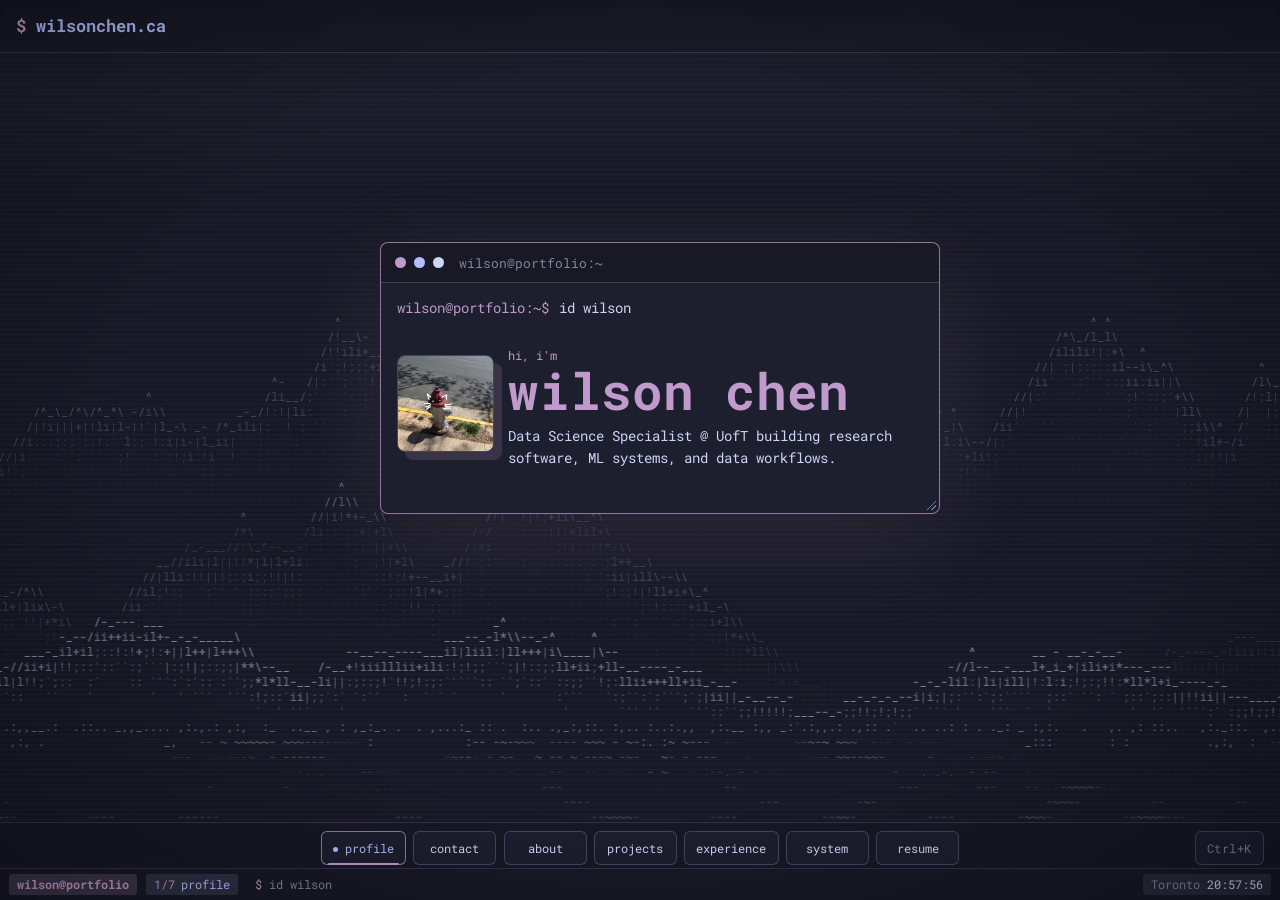
==== commit 095d9d7b: "Updates" ====
--- a/index.html
+++ b/index.html
@@ -40,18 +40,18 @@
 		
 		<link href="./_app/immutable/assets/0.DNZxnNek.css" rel="stylesheet">
 		<link href="./_app/immutable/assets/2.D-Y6uYAZ.css" rel="stylesheet">
-		<link rel="modulepreload" href="./_app/immutable/entry/start.DcDeYhoV.js">
-		<link rel="modulepreload" href="./_app/immutable/chunks/entry.d5I6n_H1.js">
+		<link rel="modulepreload" href="./_app/immutable/entry/start.BcQVqiZz.js">
+		<link rel="modulepreload" href="./_app/immutable/chunks/entry.Dqbf2GMD.js">
 		<link rel="modulepreload" href="./_app/immutable/chunks/index-client.8mo1o0-m.js">
-		<link rel="modulepreload" href="./_app/immutable/entry/app.D9Lb6gTk.js">
+		<link rel="modulepreload" href="./_app/immutable/entry/app.BTcQmOhV.js">
 		<link rel="modulepreload" href="./_app/immutable/chunks/disclose-version.Ctsj53eP.js">
 		<link rel="modulepreload" href="./_app/immutable/chunks/this.Dbrrr3XD.js">
 		<link rel="modulepreload" href="./_app/immutable/chunks/props.DyGwIKLB.js">
-		<link rel="modulepreload" href="./_app/immutable/nodes/0.BYyDykN9.js">
+		<link rel="modulepreload" href="./_app/immutable/nodes/0.BIagR-_A.js">
 		<link rel="modulepreload" href="./_app/immutable/chunks/legacy.BMhWufPT.js">
 		<link rel="modulepreload" href="./_app/immutable/chunks/pageTransition.g315PCyq.js">
 		<link rel="modulepreload" href="./_app/immutable/chunks/windowTargets.MwhmbP4_.js">
-		<link rel="modulepreload" href="./_app/immutable/nodes/2.C2Wk3I8t.js">
+		<link rel="modulepreload" href="./_app/immutable/nodes/2.CdSm9kMn.js">
 		<link rel="modulepreload" href="./_app/immutable/chunks/each.CPjBBjLy.js"><!--[--><meta name="description" content="Data Science Specialist at the University of Toronto building research software, ML systems, and data workflows."> <meta name="author" content="Wilson Chen"> <link rel="canonical" href="https://www.wilsonchen.ca/"> <meta property="og:type" content="website"> <meta property="og:site_name" content="Wilson Chen"> <meta property="og:url" content="https://www.wilsonchen.ca/"> <meta property="og:title" content="Wilson Chen"> <meta property="og:description" content="Data Science Specialist at the University of Toronto building research software, ML systems, and data workflows."> <meta property="og:image" content="https://www.wilsonchen.ca/images/og.png"> <meta property="og:image:width" content="1200"> <meta property="og:image:height" content="630"> <meta property="og:image:alt" content="A terminal window reading: wilson@portfolio:~$ id wilson — wilson chen, Data Science Specialist"> <meta name="twitter:card" content="summary_large_image"> <meta name="twitter:title" content="Wilson Chen"> <meta name="twitter:description" content="Data Science Specialist at the University of Toronto building research software, ML systems, and data workflows."> <meta name="twitter:image" content="https://www.wilsonchen.ca/images/og.png"><!--]--><!--[--><link href="https://fonts.googleapis.com/css?family=Roboto Mono" rel="stylesheet"><!--]--><!--[--><link rel="preload" as="image" href="/images/profile2-sm.jpg" class="svelte-ukxb9t"><!--]--><title>Wilson Chen</title>
 	</head>
 	<body data-sveltekit-preload-data="hover">
@@ -60,15 +60,15 @@
 			
 			<script>
 				{
-					__sveltekit_qv3c0s = {
+					__sveltekit_vcm5cl = {
 						base: new URL(".", location).pathname.slice(0, -1)
 					};
 
 					const element = document.currentScript.parentElement;
 
 					Promise.all([
-						import("./_app/immutable/entry/start.DcDeYhoV.js"),
-						import("./_app/immutable/entry/app.D9Lb6gTk.js")
+						import("./_app/immutable/entry/start.BcQVqiZz.js"),
+						import("./_app/immutable/entry/app.BTcQmOhV.js")
 					]).then(([kit, app]) => {
 						kit.start(app, element, {
 							node_ids: [0, 2],
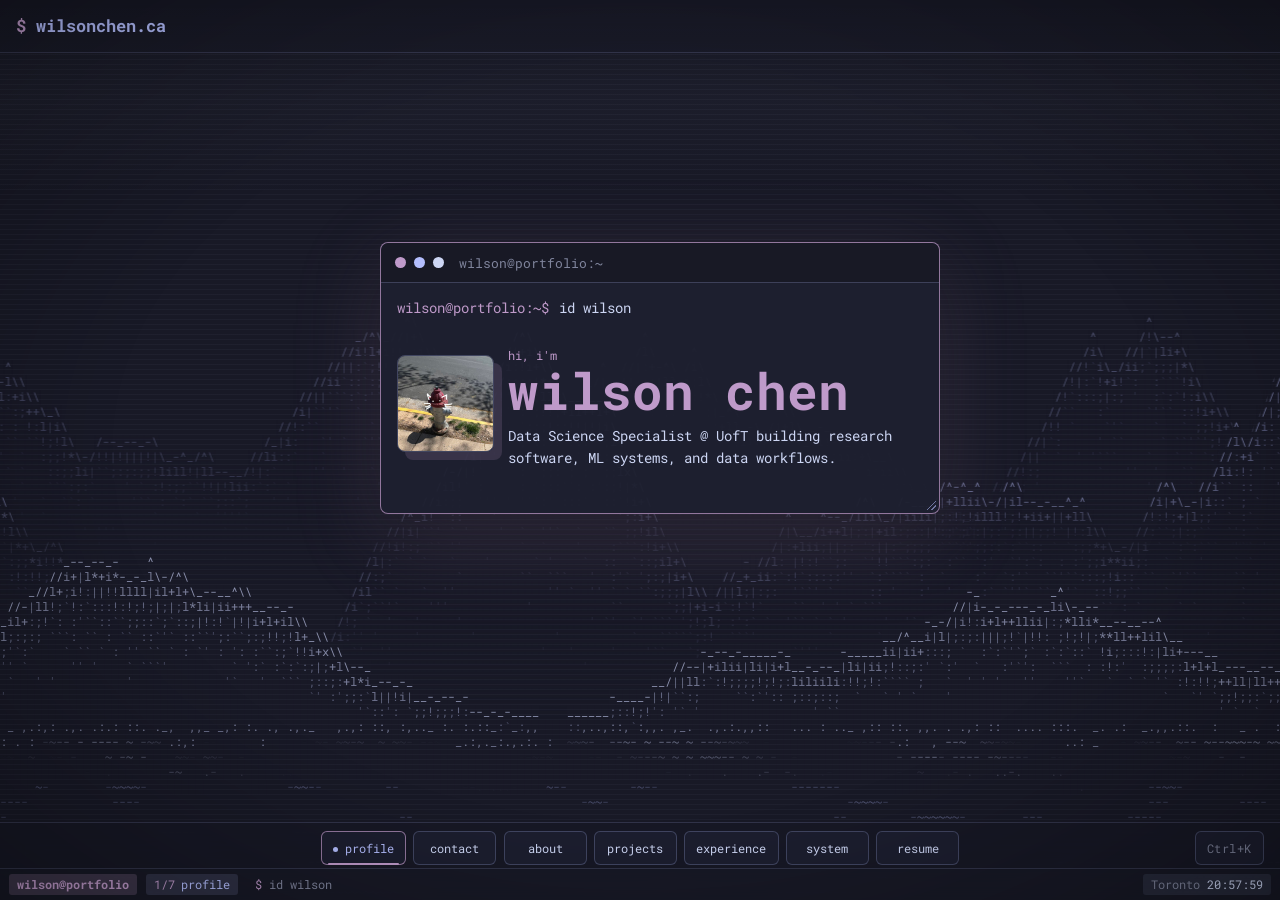
==== commit a678e75c: "Updates" ====
--- a/index.html
+++ b/index.html
@@ -32,7 +32,7 @@
 				},
 				"sameAs": [
 					"https://www.github.com/wchen27",
-					"https://www.linkedin.com/in/qi-wei-chen-4357a8259/"
+					"https://www.linkedin.com/in/qi-wei-chen/"
 				]
 			}
 		</script>
@@ -40,35 +40,35 @@
 		
 		<link href="./_app/immutable/assets/0.DNZxnNek.css" rel="stylesheet">
 		<link href="./_app/immutable/assets/2.D-Y6uYAZ.css" rel="stylesheet">
-		<link rel="modulepreload" href="./_app/immutable/entry/start.BcQVqiZz.js">
-		<link rel="modulepreload" href="./_app/immutable/chunks/entry.Dqbf2GMD.js">
+		<link rel="modulepreload" href="./_app/immutable/entry/start.vDJB7c-r.js">
+		<link rel="modulepreload" href="./_app/immutable/chunks/entry.6crGh4GZ.js">
 		<link rel="modulepreload" href="./_app/immutable/chunks/index-client.8mo1o0-m.js">
-		<link rel="modulepreload" href="./_app/immutable/entry/app.BTcQmOhV.js">
+		<link rel="modulepreload" href="./_app/immutable/entry/app.CzhnX3b1.js">
 		<link rel="modulepreload" href="./_app/immutable/chunks/disclose-version.Ctsj53eP.js">
 		<link rel="modulepreload" href="./_app/immutable/chunks/this.Dbrrr3XD.js">
 		<link rel="modulepreload" href="./_app/immutable/chunks/props.DyGwIKLB.js">
-		<link rel="modulepreload" href="./_app/immutable/nodes/0.BIagR-_A.js">
+		<link rel="modulepreload" href="./_app/immutable/nodes/0.qZB7akRQ.js">
 		<link rel="modulepreload" href="./_app/immutable/chunks/legacy.BMhWufPT.js">
 		<link rel="modulepreload" href="./_app/immutable/chunks/pageTransition.g315PCyq.js">
 		<link rel="modulepreload" href="./_app/immutable/chunks/windowTargets.MwhmbP4_.js">
-		<link rel="modulepreload" href="./_app/immutable/nodes/2.CdSm9kMn.js">
+		<link rel="modulepreload" href="./_app/immutable/nodes/2.DqTj_7vt.js">
 		<link rel="modulepreload" href="./_app/immutable/chunks/each.CPjBBjLy.js"><!--[--><meta name="description" content="Data Science Specialist at the University of Toronto building research software, ML systems, and data workflows."> <meta name="author" content="Wilson Chen"> <link rel="canonical" href="https://www.wilsonchen.ca/"> <meta property="og:type" content="website"> <meta property="og:site_name" content="Wilson Chen"> <meta property="og:url" content="https://www.wilsonchen.ca/"> <meta property="og:title" content="Wilson Chen"> <meta property="og:description" content="Data Science Specialist at the University of Toronto building research software, ML systems, and data workflows."> <meta property="og:image" content="https://www.wilsonchen.ca/images/og.png"> <meta property="og:image:width" content="1200"> <meta property="og:image:height" content="630"> <meta property="og:image:alt" content="A terminal window reading: wilson@portfolio:~$ id wilson — wilson chen, Data Science Specialist"> <meta name="twitter:card" content="summary_large_image"> <meta name="twitter:title" content="Wilson Chen"> <meta name="twitter:description" content="Data Science Specialist at the University of Toronto building research software, ML systems, and data workflows."> <meta name="twitter:image" content="https://www.wilsonchen.ca/images/og.png"><!--]--><!--[--><link href="https://fonts.googleapis.com/css?family=Roboto Mono" rel="stylesheet"><!--]--><!--[--><link rel="preload" as="image" href="/images/profile2-sm.jpg" class="svelte-ukxb9t"><!--]--><title>Wilson Chen</title>
 	</head>
 	<body data-sveltekit-preload-data="hover">
-		<div><!--[--><!--[--><!----><div class="safe-area-probe" aria-hidden="true"></div> <div class="site-shell svelte-or0e2x intro-active"><header class="svelte-1jcwmk7"><a href="#home" class="logo svelte-1jcwmk7">wilsonchen.ca</a></header><!----> <!----><!----><!--[!--><!--]--><!----> <!--[!--><!--]--><!----> <main id="home" class="terminal-page " aria-label="Wilson Chen terminal workspace"><div class="terminal-stage desktop-terminal-stage"><!--[--><!--]--></div> <!--[!--><!--]--> <canvas class="landscape-wallpaper " aria-hidden="true"></canvas><!----> <div class="vhs-overlay" aria-hidden="true"><div class="vhs-hum"></div></div><!----> <!--[!--><!--]--> <article class="print-sheet" aria-hidden="true"><header><h1>Wilson Chen</h1> <p class="print-tagline">Data Science Specialist @ UofT building research software, ML systems, and data workflows.</p> <p class="print-contact">me@wilsonchen.ca · www.wilsonchen.ca · <!--[--><!---->github.com/wchen27<!----> · linkedin.com/in/qi-wei-chen-4357a8259/<!--]--></p></header> <section><h2>About</h2> <!--[--><p>Data Science Specialist with a double major in Statistics and Computer Science at the University of Toronto. I like working where data, technology, and biology overlap.</p><p>Former competitive pianist. Currently playing League of Legends and TFT. Drives a Honda Civic. Likes honeydew milk tea with tapioca pearls.</p><!--]--> <p class="print-skills"><strong>Skills:</strong> Python, C++, R, SQL, Java, PyTorch, OpenCV, Svelte, Git</p></section> <section><h2>Experience</h2> <!--[--><div class="print-entry"><h3>MCN Researcher · HHMI Janelia</h3> <p>Designed the glass-aware camera calibration behind the lab's 3D pose pipeline, built the LSF harness that scaled inference to 165 seven-camera recordings, and shipped the reward and archival tooling the rig runs on.</p></div><div class="print-entry"><h3>Student Researcher · Kumar Lab, PMCRT</h3> <p>Built a whole slide image pipeline in the Genomics England Research Environment to extract cell composition and tissue features from H&amp;E slides, and automated tumor sequencing workflows for lineage tree reconstruction.</p></div><div class="print-entry"><h3>ML Project Lead · UTMIST / Lawbrokr</h3> <p>Led 7 developers building Justice AI with ETL pipelines, RAG models, Docker deployment, QA scripts, and tests.</p></div><div class="print-entry"><h3>Software Engineer · fable.social</h3> <p>Implemented study-circle matching, processed semantic responses with embeddings, and managed AWS-hosted student data.</p></div><div class="print-entry"><h3>Teaching Assistant · UofT Math</h3> <p>Led weekly tutorials for 30+ students and managed grading and course communication through Quercus and Crowdmark.</p></div><!--]--></section> <section><h2>Projects</h2> <!--[--><div class="print-entry"><h3>Behavior Rig Toolchain</h3> <p class="print-meta">C++, OpenCV, Python, LSF</p> <p>Six-camera 3D pose pipeline at HHMI Janelia. Designed the glass-aware calibration validated to 15 µm against a machined target, built the cluster harness that ran 165 recordings across ~40 TB of video, and contributed to the lab's moments-behavior tools.</p></div><div class="print-entry"><h3>CRISPRight</h3> <p class="print-meta">TensorFlow, Python</p> <p>Predictive CRISPR/Cas9 off-target pipeline using about 230k sequences, DNABERT embeddings, MLP models, and genetic search for sgRNA design.</p></div><div class="print-entry"><h3>Galvo Tracking Rig</h3> <p class="print-meta">YOLO, MuJoCo, Arduino</p> <p>A second rig that keeps a 135 mm lens on a moving insect. Three cameras run YOLO, their bounding-box centroids triangulate to a 3D point, and two pan-tilt mirrors steer a fourth camera onto it.</p></div><div class="print-entry"><h3>Pan-Cancer WSI Analysis</h3> <p class="print-meta">Python, PyTorch, LSF, Docker, AWS</p> <p>Whole slide image pipeline in the Genomics England Research Environment that extracts cell composition and tissue features from H&amp;E slides for pan-cancer analysis. Benchmarked tissue segmentation and nucleus classification models on runtime and slide-level agreement.</p></div><div class="print-entry"><h3>Tumor Evolution</h3> <p class="print-meta">Python, R, Battenberg, Bioconductor, LSF</p> <p>Automated extraction, transformation, and analysis of tumor sequencing data for reproducible workflows and lineage tree reconstruction.</p></div><!--]--></section></article></main><!----><!----> <footer aria-label="terminal status bar" class="svelte-1a6penl"><span class="segment session svelte-1a6penl">wilson@portfolio</span> <span class="segment window svelte-1a6penl"><span class="window-index svelte-1a6penl">1/7</span> <span class="window-label">profile</span></span> <span class="segment command svelte-1a6penl">id wilson</span> <span class="segment clock svelte-1a6penl"><span class="zone svelte-1a6penl">Toronto</span> <time></time></span></footer><!----></div> <!--[--><div class="intro-overlay svelte-ukxb9t " aria-label="opening terminal cutscene"><section class="intro-window svelte-ukxb9t " style="--target-x: 380px; --target-y: 190px; --target-width: 560px; --target-height: 272px;" aria-label="wilson profile terminal"><div class="intro-bar svelte-ukxb9t"><span class="svelte-ukxb9t"></span> <span class="svelte-ukxb9t"></span> <span class="svelte-ukxb9t"></span> <p class="svelte-ukxb9t">wilson@portfolio:~</p></div> <div class="intro-body svelte-ukxb9t"><div class="intro-content svelte-ukxb9t"><p class="prompt-line svelte-ukxb9t"><span class="prompt svelte-ukxb9t">wilson@portfolio:~$</span> <span class="typed-command svelte-ukxb9t"><!--[--><span class="cursor svelte-ukxb9t"></span><!--]--></span></p> <div class="intro-output svelte-ukxb9t output-pending" aria-hidden="true"><div class="profile-layout svelte-ukxb9t"><img src="/images/profile2-sm.jpg" alt="wilson chen" class="profile-picture svelte-ukxb9t" width="320" height="320"> <div class="svelte-ukxb9t"><p class="eyebrow svelte-ukxb9t">hi, i'm</p> <h1 class="svelte-ukxb9t">wilson chen</h1> <p class="svelte-ukxb9t">Data Science Specialist @ UofT building research
+		<div><!--[--><!--[--><!----><div class="safe-area-probe" aria-hidden="true"></div> <div class="site-shell svelte-or0e2x intro-active"><header class="svelte-1jcwmk7"><a href="#home" class="logo svelte-1jcwmk7">wilsonchen.ca</a></header><!----> <!----><!----><!--[!--><!--]--><!----> <!--[!--><!--]--><!----> <main id="home" class="terminal-page " aria-label="Wilson Chen terminal workspace"><div class="terminal-stage desktop-terminal-stage"><!--[--><!--]--></div> <!--[!--><!--]--> <canvas class="landscape-wallpaper " aria-hidden="true"></canvas><!----> <div class="vhs-overlay" aria-hidden="true"><div class="vhs-hum"></div></div><!----> <!--[!--><!--]--> <article class="print-sheet" aria-hidden="true"><header><h1>Wilson Chen</h1> <p class="print-tagline">Data Science Specialist @ UofT building research software, ML systems, and data workflows.</p> <p class="print-contact">me@wilsonchen.ca · www.wilsonchen.ca · <!--[--><!---->github.com/wchen27<!----> · linkedin.com/in/qi-wei-chen/<!--]--></p></header> <section><h2>About</h2> <!--[--><p>Data Science Specialist with a double major in Statistics and Computer Science at the University of Toronto. I like working where data, technology, and biology overlap.</p><p>Former competitive pianist. Currently playing League of Legends and TFT. Drives a Honda Civic. Likes honeydew milk tea with tapioca pearls.</p><!--]--> <p class="print-skills"><strong>Skills:</strong> Python, C++, R, SQL, Java, PyTorch, OpenCV, Svelte, Git</p></section> <section><h2>Experience</h2> <!--[--><div class="print-entry"><h3>MCN Researcher · HHMI Janelia</h3> <p>Designed the glass-aware camera calibration behind the lab's 3D pose pipeline, built the LSF harness that scaled inference to 165 seven-camera recordings, and shipped the reward and archival tooling the rig runs on.</p></div><div class="print-entry"><h3>Student Researcher · Kumar Lab, PMCRT</h3> <p>Built a whole slide image pipeline in the Genomics England Research Environment to extract cell composition and tissue features from H&amp;E slides, and automated tumor sequencing workflows for lineage tree reconstruction.</p></div><div class="print-entry"><h3>ML Project Lead · UTMIST / Lawbrokr</h3> <p>Led 7 developers building Justice AI with ETL pipelines, RAG models, Docker deployment, QA scripts, and tests.</p></div><div class="print-entry"><h3>Software Engineer · fable.social</h3> <p>Implemented study-circle matching, processed semantic responses with embeddings, and managed AWS-hosted student data.</p></div><div class="print-entry"><h3>Teaching Assistant · UofT Math</h3> <p>Led weekly tutorials for 30+ students and managed grading and course communication through Quercus and Crowdmark.</p></div><!--]--></section> <section><h2>Projects</h2> <!--[--><div class="print-entry"><h3>Behavior Rig Toolchain</h3> <p class="print-meta">C++, OpenCV, Python, LSF</p> <p>Six-camera 3D pose pipeline at HHMI Janelia. Designed the glass-aware calibration validated to 15 µm against a machined target, built the cluster harness that ran 165 recordings across ~40 TB of video, and contributed to the lab's moments-behavior tools.</p></div><div class="print-entry"><h3>CRISPRight</h3> <p class="print-meta">TensorFlow, Python</p> <p>Predictive CRISPR/Cas9 off-target pipeline using about 230k sequences, DNABERT embeddings, MLP models, and genetic search for sgRNA design.</p></div><div class="print-entry"><h3>Galvo Tracking Rig</h3> <p class="print-meta">YOLO, MuJoCo, Arduino</p> <p>A second rig that keeps a 135 mm lens on a moving insect. Three cameras run YOLO, their bounding-box centroids triangulate to a 3D point, and two pan-tilt mirrors steer a fourth camera onto it.</p></div><div class="print-entry"><h3>Pan-Cancer WSI Analysis</h3> <p class="print-meta">Python, PyTorch, LSF, Docker, AWS</p> <p>Whole slide image pipeline in the Genomics England Research Environment that extracts cell composition and tissue features from H&amp;E slides for pan-cancer analysis. Benchmarked tissue segmentation and nucleus classification models on runtime and slide-level agreement.</p></div><div class="print-entry"><h3>Tumor Evolution</h3> <p class="print-meta">Python, R, Battenberg, Bioconductor, LSF</p> <p>Automated extraction, transformation, and analysis of tumor sequencing data for reproducible workflows and lineage tree reconstruction.</p></div><!--]--></section></article></main><!----><!----> <footer aria-label="terminal status bar" class="svelte-1a6penl"><span class="segment session svelte-1a6penl">wilson@portfolio</span> <span class="segment window svelte-1a6penl"><span class="window-index svelte-1a6penl">1/7</span> <span class="window-label">profile</span></span> <span class="segment command svelte-1a6penl">id wilson</span> <span class="segment clock svelte-1a6penl"><span class="zone svelte-1a6penl">Toronto</span> <time></time></span></footer><!----></div> <!--[--><div class="intro-overlay svelte-ukxb9t " aria-label="opening terminal cutscene"><section class="intro-window svelte-ukxb9t " style="--target-x: 380px; --target-y: 190px; --target-width: 560px; --target-height: 272px;" aria-label="wilson profile terminal"><div class="intro-bar svelte-ukxb9t"><span class="svelte-ukxb9t"></span> <span class="svelte-ukxb9t"></span> <span class="svelte-ukxb9t"></span> <p class="svelte-ukxb9t">wilson@portfolio:~</p></div> <div class="intro-body svelte-ukxb9t"><div class="intro-content svelte-ukxb9t"><p class="prompt-line svelte-ukxb9t"><span class="prompt svelte-ukxb9t">wilson@portfolio:~$</span> <span class="typed-command svelte-ukxb9t"><!--[--><span class="cursor svelte-ukxb9t"></span><!--]--></span></p> <div class="intro-output svelte-ukxb9t output-pending" aria-hidden="true"><div class="profile-layout svelte-ukxb9t"><img src="/images/profile2-sm.jpg" alt="wilson chen" class="profile-picture svelte-ukxb9t" width="320" height="320"> <div class="svelte-ukxb9t"><p class="eyebrow svelte-ukxb9t">hi, i'm</p> <h1 class="svelte-ukxb9t">wilson chen</h1> <p class="svelte-ukxb9t">Data Science Specialist @ UofT building research
                                 software, ML systems, and data workflows.</p></div></div></div></div></div></section> <!--[!--><!--]--></div><!--]--><!----><!--]--> <!--[!--><!--]--><!--]-->
 			
 			<script>
 				{
-					__sveltekit_vcm5cl = {
+					__sveltekit_1oxflfa = {
 						base: new URL(".", location).pathname.slice(0, -1)
 					};
 
 					const element = document.currentScript.parentElement;
 
 					Promise.all([
-						import("./_app/immutable/entry/start.BcQVqiZz.js"),
-						import("./_app/immutable/entry/app.BTcQmOhV.js")
+						import("./_app/immutable/entry/start.vDJB7c-r.js"),
+						import("./_app/immutable/entry/app.CzhnX3b1.js")
 					]).then(([kit, app]) => {
 						kit.start(app, element, {
 							node_ids: [0, 2],
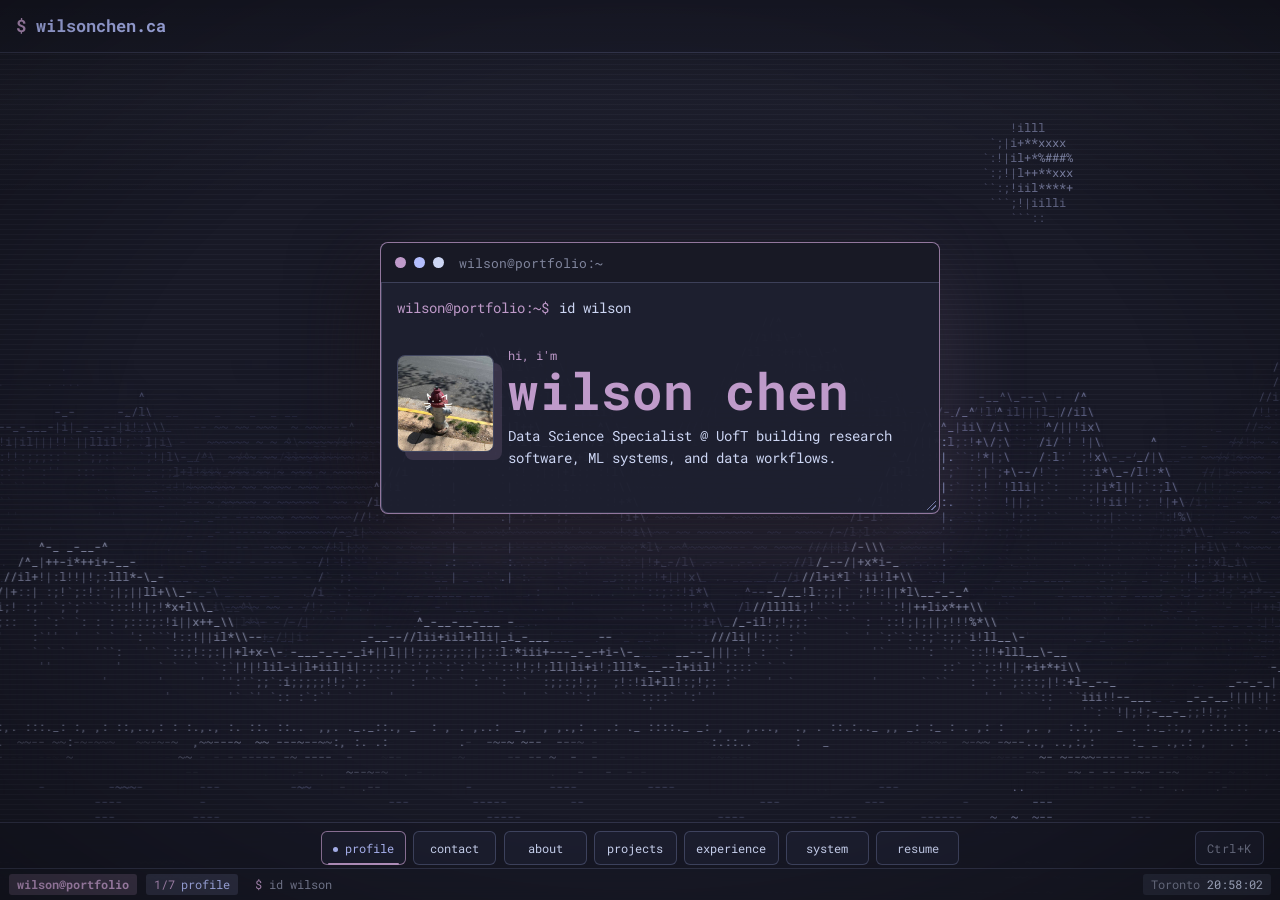
==== commit 1ae5435c: "Updates" ====
--- a/index.html
+++ b/index.html
@@ -40,18 +40,18 @@
 		
 		<link href="./_app/immutable/assets/0.DNZxnNek.css" rel="stylesheet">
 		<link href="./_app/immutable/assets/2.D-Y6uYAZ.css" rel="stylesheet">
-		<link rel="modulepreload" href="./_app/immutable/entry/start.vDJB7c-r.js">
-		<link rel="modulepreload" href="./_app/immutable/chunks/entry.6crGh4GZ.js">
+		<link rel="modulepreload" href="./_app/immutable/entry/start.COEluBDQ.js">
+		<link rel="modulepreload" href="./_app/immutable/chunks/entry.BNVXZNQa.js">
 		<link rel="modulepreload" href="./_app/immutable/chunks/index-client.8mo1o0-m.js">
-		<link rel="modulepreload" href="./_app/immutable/entry/app.CzhnX3b1.js">
+		<link rel="modulepreload" href="./_app/immutable/entry/app.Fen9K4kS.js">
 		<link rel="modulepreload" href="./_app/immutable/chunks/disclose-version.Ctsj53eP.js">
 		<link rel="modulepreload" href="./_app/immutable/chunks/this.Dbrrr3XD.js">
-		<link rel="modulepreload" href="./_app/immutable/chunks/props.DyGwIKLB.js">
-		<link rel="modulepreload" href="./_app/immutable/nodes/0.qZB7akRQ.js">
+		<link rel="modulepreload" href="./_app/immutable/chunks/props.-2iG99-Z.js">
+		<link rel="modulepreload" href="./_app/immutable/nodes/0.g9DxHr03.js">
 		<link rel="modulepreload" href="./_app/immutable/chunks/legacy.BMhWufPT.js">
 		<link rel="modulepreload" href="./_app/immutable/chunks/pageTransition.g315PCyq.js">
 		<link rel="modulepreload" href="./_app/immutable/chunks/windowTargets.MwhmbP4_.js">
-		<link rel="modulepreload" href="./_app/immutable/nodes/2.DqTj_7vt.js">
+		<link rel="modulepreload" href="./_app/immutable/nodes/2.CFTxqKyU.js">
 		<link rel="modulepreload" href="./_app/immutable/chunks/each.CPjBBjLy.js"><!--[--><meta name="description" content="Data Science Specialist at the University of Toronto building research software, ML systems, and data workflows."> <meta name="author" content="Wilson Chen"> <link rel="canonical" href="https://www.wilsonchen.ca/"> <meta property="og:type" content="website"> <meta property="og:site_name" content="Wilson Chen"> <meta property="og:url" content="https://www.wilsonchen.ca/"> <meta property="og:title" content="Wilson Chen"> <meta property="og:description" content="Data Science Specialist at the University of Toronto building research software, ML systems, and data workflows."> <meta property="og:image" content="https://www.wilsonchen.ca/images/og.png"> <meta property="og:image:width" content="1200"> <meta property="og:image:height" content="630"> <meta property="og:image:alt" content="A terminal window reading: wilson@portfolio:~$ id wilson — wilson chen, Data Science Specialist"> <meta name="twitter:card" content="summary_large_image"> <meta name="twitter:title" content="Wilson Chen"> <meta name="twitter:description" content="Data Science Specialist at the University of Toronto building research software, ML systems, and data workflows."> <meta name="twitter:image" content="https://www.wilsonchen.ca/images/og.png"><!--]--><!--[--><link href="https://fonts.googleapis.com/css?family=Roboto Mono" rel="stylesheet"><!--]--><!--[--><link rel="preload" as="image" href="/images/profile2-sm.jpg" class="svelte-ukxb9t"><!--]--><title>Wilson Chen</title>
 	</head>
 	<body data-sveltekit-preload-data="hover">
@@ -60,15 +60,15 @@
 			
 			<script>
 				{
-					__sveltekit_1oxflfa = {
+					__sveltekit_jcibqw = {
 						base: new URL(".", location).pathname.slice(0, -1)
 					};
 
 					const element = document.currentScript.parentElement;
 
 					Promise.all([
-						import("./_app/immutable/entry/start.vDJB7c-r.js"),
-						import("./_app/immutable/entry/app.CzhnX3b1.js")
+						import("./_app/immutable/entry/start.COEluBDQ.js"),
+						import("./_app/immutable/entry/app.Fen9K4kS.js")
 					]).then(([kit, app]) => {
 						kit.start(app, element, {
 							node_ids: [0, 2],
--- a/styles/homestyles.css
+++ b/styles/homestyles.css
@@ -160,6 +160,22 @@
 .terminal-window {
     --window-opacity: 0.82;
     --window-scale: 0.98;
+    /* Lit by the wallpaper's moon: the page sets these from where it hangs
+       (see moonShadow). Until it rises, the shadow simply falls downward. */
+    --shadow-x: 0px;
+    --shadow-y: 18px;
+    --shadow-blur: 64px;
+    --rim-x: 0px;
+    --rim-y: 0px;
+    --terminal-window-shadow:
+        var(--shadow-x) var(--shadow-y) var(--shadow-blur) rgba(0, 0, 0, 0.4),
+        inset var(--rim-x) var(--rim-y) 0 rgba(180, 190, 254, 0.14);
+    /* A focused window is raised, so it stands further off its shadow. */
+    --terminal-window-focus-shadow:
+        calc(var(--shadow-x) * 1.4) calc(var(--shadow-y) * 1.4)
+            calc(var(--shadow-blur) * 1.2) rgba(0, 0, 0, 0.45),
+        0 24px 90px var(--terminal-glow),
+        inset var(--rim-x) var(--rim-y) 0 rgba(180, 190, 254, 0.22);
     position: absolute;
     display: flex;
     box-sizing: border-box;
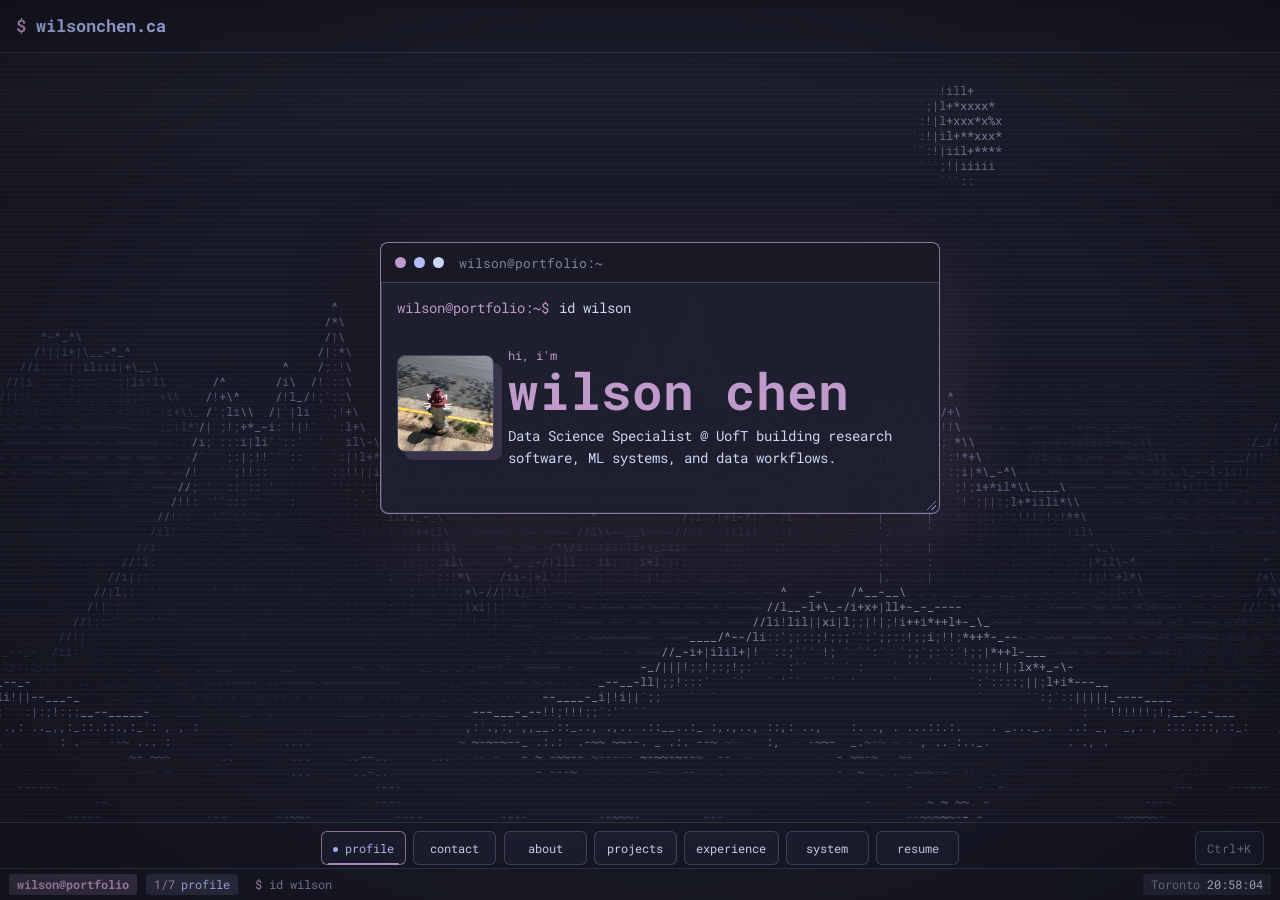
==== commit c49c1252: "Updates" ====
--- a/index.html
+++ b/index.html
@@ -40,18 +40,18 @@
 		
 		<link href="./_app/immutable/assets/0.DNZxnNek.css" rel="stylesheet">
 		<link href="./_app/immutable/assets/2.D-Y6uYAZ.css" rel="stylesheet">
-		<link rel="modulepreload" href="./_app/immutable/entry/start.COEluBDQ.js">
-		<link rel="modulepreload" href="./_app/immutable/chunks/entry.BNVXZNQa.js">
+		<link rel="modulepreload" href="./_app/immutable/entry/start.CvQ0KBJ7.js">
+		<link rel="modulepreload" href="./_app/immutable/chunks/entry.BDzAVlF0.js">
 		<link rel="modulepreload" href="./_app/immutable/chunks/index-client.8mo1o0-m.js">
-		<link rel="modulepreload" href="./_app/immutable/entry/app.Fen9K4kS.js">
+		<link rel="modulepreload" href="./_app/immutable/entry/app.D5pkLSLw.js">
 		<link rel="modulepreload" href="./_app/immutable/chunks/disclose-version.Ctsj53eP.js">
 		<link rel="modulepreload" href="./_app/immutable/chunks/this.Dbrrr3XD.js">
 		<link rel="modulepreload" href="./_app/immutable/chunks/props.-2iG99-Z.js">
-		<link rel="modulepreload" href="./_app/immutable/nodes/0.g9DxHr03.js">
+		<link rel="modulepreload" href="./_app/immutable/nodes/0.Gth8rnOt.js">
 		<link rel="modulepreload" href="./_app/immutable/chunks/legacy.BMhWufPT.js">
 		<link rel="modulepreload" href="./_app/immutable/chunks/pageTransition.g315PCyq.js">
 		<link rel="modulepreload" href="./_app/immutable/chunks/windowTargets.MwhmbP4_.js">
-		<link rel="modulepreload" href="./_app/immutable/nodes/2.CFTxqKyU.js">
+		<link rel="modulepreload" href="./_app/immutable/nodes/2.lL3oJfOX.js">
 		<link rel="modulepreload" href="./_app/immutable/chunks/each.CPjBBjLy.js"><!--[--><meta name="description" content="Data Science Specialist at the University of Toronto building research software, ML systems, and data workflows."> <meta name="author" content="Wilson Chen"> <link rel="canonical" href="https://www.wilsonchen.ca/"> <meta property="og:type" content="website"> <meta property="og:site_name" content="Wilson Chen"> <meta property="og:url" content="https://www.wilsonchen.ca/"> <meta property="og:title" content="Wilson Chen"> <meta property="og:description" content="Data Science Specialist at the University of Toronto building research software, ML systems, and data workflows."> <meta property="og:image" content="https://www.wilsonchen.ca/images/og.png"> <meta property="og:image:width" content="1200"> <meta property="og:image:height" content="630"> <meta property="og:image:alt" content="A terminal window reading: wilson@portfolio:~$ id wilson — wilson chen, Data Science Specialist"> <meta name="twitter:card" content="summary_large_image"> <meta name="twitter:title" content="Wilson Chen"> <meta name="twitter:description" content="Data Science Specialist at the University of Toronto building research software, ML systems, and data workflows."> <meta name="twitter:image" content="https://www.wilsonchen.ca/images/og.png"><!--]--><!--[--><link href="https://fonts.googleapis.com/css?family=Roboto Mono" rel="stylesheet"><!--]--><!--[--><link rel="preload" as="image" href="/images/profile2-sm.jpg" class="svelte-ukxb9t"><!--]--><title>Wilson Chen</title>
 	</head>
 	<body data-sveltekit-preload-data="hover">
@@ -60,15 +60,15 @@
 			
 			<script>
 				{
-					__sveltekit_jcibqw = {
+					__sveltekit_os3wc2 = {
 						base: new URL(".", location).pathname.slice(0, -1)
 					};
 
 					const element = document.currentScript.parentElement;
 
 					Promise.all([
-						import("./_app/immutable/entry/start.COEluBDQ.js"),
-						import("./_app/immutable/entry/app.Fen9K4kS.js")
+						import("./_app/immutable/entry/start.CvQ0KBJ7.js"),
+						import("./_app/immutable/entry/app.D5pkLSLw.js")
 					]).then(([kit, app]) => {
 						kit.start(app, element, {
 							node_ids: [0, 2],
